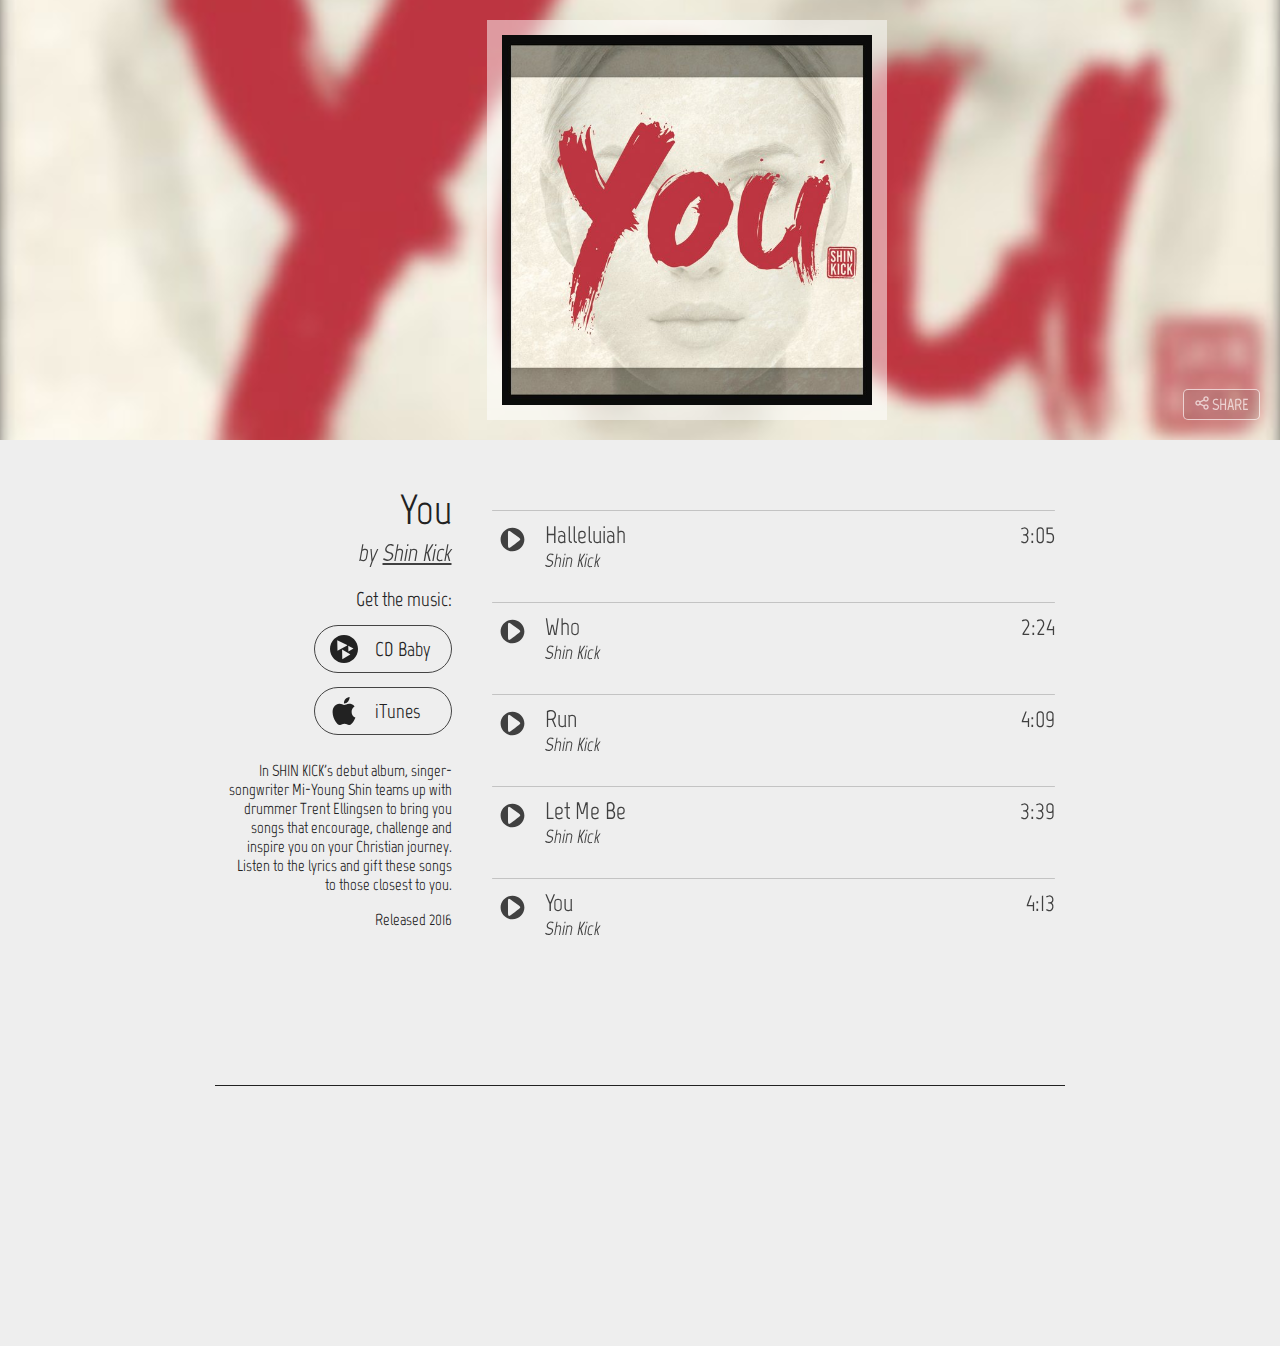
==== index.html @ 43f8bd8b "updated share links" ====
<html lang="en" class=" supports cssfilters"><head>
	<meta charset="utf-8">
	<meta http-equiv="X-UA-Compatible" content="IE=edge">
	<meta name="viewport" content="width=device-width, initial-scale=1">
	<meta name="csrf-token" content="Wp2cGWBg7S39Efy5XJA9Uk68VSmuCDKKoQZOT5xR">
	<meta name="robots" content="noindex,nofollow">
	<title>Shin Kick - You
</title>

	<script type="text/javascript" async="" src="https://www.google-analytics.com/plugins/ua/ec.js"></script>
	<script type="text/javascript" async="" src="https://www.google-analytics.com/analytics.js"></script>
	<script async="" src="https://www.googletagmanager.com/gtm.js?id=GTM-W8M67R"></script>
	<script src="https://ajax.googleapis.com/ajax/libs/jquery/1.11.3/jquery.min.js"></script>
	<!--[if lt IE 9]>
	<script src="//oss.maxcdn.com/libs/html5shiv/3.7.0/html5shiv.js"></script>
	<script src="//oss.maxcdn.com/libs/respond.js/1.4.2/respond.min.js"></script>
	<script src="//cdnjs.cloudflare.com/ajax/libs/es5-shim/4.5.7/es5-shim.min.js"></script>
	<script src="//cdnjs.cloudflare.com/ajax/libs/es5-shim/4.5.7/es5-sham.min.js"></script>
<![endif]-->
<!--[if lt IE 10]>
	<script src="//cdnjs.cloudflare.com/ajax/libs/Base64/0.3.0/base64.min.js"></script>
<![endif]-->
	<script src="js/modernizr.custom.js"></script>
	<script src="js/track_refresher.js?1"></script>
	<script src="js/readmore.min.js"></script>
	<script src="js/share-button.js"></script>
	<script type="text/javascript">
		$(function(){
			TRACK_REFRESHER.init("fFPYXnIGaj/DGJ8PSmyWL9fm541YZ0cDrjzuuXxAzc",526000);
			var play_overlay_timeout;

			$("body").addClass("preview");
			$("body").addClass("");
			var is_small_screen = $(window).width() <= 600;
			if (is_small_screen) {
				$("#artist_links").appendTo(".column.right");
				$("#artist_links").addClass("relocated");
				$(".share_button").appendTo(".column.right");
				$(".share_button").addClass("relocated");
			}

			var share_url = "http://shinkickband.com";
			var msg_email = "Check the first album from Shin Kick! In Shin Kick's debut album, singer-songwriter Mi-Young Shin teams up with drummer Trent Ellingsen to bring you songs that encourage, challenge and inspire you on your Christian journey. Listen to the lyrics and gift these songs to those closest to you.";
			var msg_twitter = "Mi-Young Shin teams up with Trent Ellingsen to bring you songs that encourage, challenge and inspire you on your Christian journey.";
			var share_config = {
				url: share_url,
				ui: {
					flyout: "top left",
					buttonText: "share"
				},
				networks: {
					"whatsApp": { enabled: false }, "linkedin": { enabled: false }, "reddit": { enabled: false },
					"email": {
						title: "Have you heard You by Shin Kick?",
						description: msg_email
					},
					"twitter": {
						description: msg_twitter
					}
				}
			};
			if (is_small_screen) {
				share_config['ui']['flyout'] = "top center";
			}
			new ShareButton(share_config);
			$('.share_button').css("display:inline-block;");

			// readmore config for notes and description
			$('.album_description').readmore({
					moreLink: '<a href="#">More</a>',
					lessLink: ''
				});

			if (!Modernizr.cssfilters) { // really a check for IE
				// IE doesn't position the share button properly
				if (!is_small_screen) {
					$(".share-button .sb-top").css("top","-3em");
					$(".share-button .sb-top").css("left","-250%");
				}
			}

			// buy buttons
			$(".buy_button_link").on("click", function(){
				window.open($(this).data("url"), '_blank');
				return false;
			});
		});
	</script>
	<script>
		(function(h,o,t,j,a,r){
			h.hj=h.hj||function(){(h.hj.q=h.hj.q||[]).push(arguments)};
			h._hjSettings={hjid:135182,hjsv:5};
			a=o.getElementsByTagName('head')[0];
			r=o.createElement('script');r.async=1;
			r.src=t+h._hjSettings.hjid+j+h._hjSettings.hjsv;
			a.appendChild(r);
			})(window,document,'http://static.hotjar.com/c/hotjar-','.js?sv=');
	</script><script async="" src="http://static.hotjar.com/c/hotjar-135182.js?sv=5"></script>

	<link rel="stylesheet" href="css/site_base.css?7">
			
	<link rel="stylesheet" href="css/share-button.css?1">
	<link rel="stylesheet" href="css/layout_banner.css?5">
	
	<link rel="stylesheet" href="http://fonts.googleapis.com/css?family=Marvel:400,400italic,700,700italic" type="text/css">
	<link class="theme_css" rel="stylesheet" href="css/layout_banner.light.css?2">
<script src="https://script.hotjar.com/modules-197d79caaa971610bcdd7c269360e443.js"></script><style type="text/css"> .album_description + [data-readmore-toggle], .album_description[data-readmore]{display: block; width: 100%;}.album_description[data-readmore]{transition: height 100ms;overflow: hidden;}</style></head>
<body class="theme_colors  preview">
	<noscript>&lt;iframe src="//www.googletagmanager.com/ns.html?id=GTM-W8M67R"
height="0" width="0" style="display:none;visibility:hidden"&gt;&lt;/iframe&gt;</noscript>
<script>(function(w,d,s,l,i){w[l]=w[l]||[];w[l].push({'gtm.start':
new Date().getTime(),event:'gtm.js'});var f=d.getElementsByTagName(s)[0],
j=d.createElement(s),dl=l!='dataLayer'?'&l='+l:'';j.async=true;j.src=
'//www.googletagmanager.com/gtm.js?id='+i+dl;f.parentNode.insertBefore(j,f);
})(window,document,'script','dataLayer','GTM-W8M67R');</script><iframe id="_hjRemoteVarsFrame" src="https://vars.hotjar.com/rcj-2e6153f931e5c8a79f89c0c503e3c25e.html" style="position: fixed !important; top: -100px !important; left: -100px !important; width: 1px !important; height: 1px !important;"></iframe>
	
	<div id="banner_block">
		<div class="spacer"></div>
		<div class="banner_image bg_align_center" style="background-image:url('img/album_image_large_blur.jpg');"></div>
		<div class="album_cover_wrapper">
			<div class="album_cover">
				<div class="play_overlay">
					<img src="img/play_button_overlay.png" class="play_icon" alt="play">
					<img src="img/pause_button_overlay.png" class="pause_icon" alt="pause">
				</div>
				<img class="album_cover_image" src="img/album_image_large.jpg" alt="">
			</div>
		</div>
		<share-button class="share_button sharer-0" style="display: inline-block;">share<div class="sb-social load sb-top sb-left networks-6"><ul><li class="facebook enabled" data-network="facebook"><a title="facebook" onclick="return false"></a></li><li class="twitter enabled" data-network="twitter"><a title="twitter" onclick="return false"></a></li><li class="tumblr enabled" data-network="tumblr"><a title="tumblr" onclick="return false"></a></li><li class="googlePlus enabled" data-network="googlePlus"><a title="googlePlus" onclick="return false"></a></li><li class="pinterest enabled" data-network="pinterest"><a title="pinterest" onclick="return false"></a></li><li class="whatsapp disabled" data-network="whatsapp"><a title="whatsapp" onclick="return false"></a></li><li class="reddit disabled" data-network="reddit"><a title="reddit" onclick="return false"></a></li><li class="linkedin disabled" data-network="linkedin"><a title="linkedin" onclick="return false"></a></li><li class="email enabled" data-network="email"><a title="email"></a></li><li class="whatsApp disabled" data-network="whatsApp"><a title="whatsApp" onclick="return false"></a></li></ul></div></share-button>
		<div class="spacer"></div>
	</div>
	<div id="page_wrapper">
		<div class="column left">
			<div class="album_name_large">
				You
			</div>
			<div class="artist_name">
				by
				<a href="http://www.cdbaby.com/Artist/ShinKick" title="Artist Page on CDBaby" target="_blank">Shin Kick</a>
			</div>
			<div id="buy_buttons">
				<div class="bb_label">Get the music:</div>
				<div class="buy_button_link service_cdbaby" data-url="http://cdbaby.com/cd/shinkick" title="Get it at CD Baby">
					<div class="bb_link_icon"><svg xmlns:svg="http://www.w3.org/2000/svg" xmlns="http://www.w3.org/2000/svg" xmlns:xlink="http://www.w3.org/1999/xlink" viewBox="0 0 52 52" class="social_media_svg" pointer-events="bounding-box" id="svgroot">
	<path d="M 26,0 C 11.64434,0 0,11.64434 0,26 0,40.35566 11.64434,52 26,52 40.35566,52 52,40.35566 52,26 52,11.64434 40.35566,0 26,0 z M 13.44,9.52 31.72,18.8 31.96,19.28 13.92,29.04 13.44,9.52 z M 33.92,20 43.56,25 43.68,25.24 34.2,30.52 33.92,20 z M 22.44,27.08 37.4,35.56 37.6,36 22.84,44.92 22.44,27.08 z"></path>
</svg>
</div>
					<div class="bb_link_label">CD Baby</div>
				</div>
									<div class="buy_button_link service_apple_url" data-url="https://itunes.apple.com/us/album/you-ep/id1190364007?uo=4" title="Get it at iTunes">
						<div class="bb_link_icon"><svg xmlns:svg="http://www.w3.org/2000/svg" xmlns="http://www.w3.org/2000/svg" xmlns:xlink="http://www.w3.org/1999/xlink" viewBox="0 0 512 512" class="social_media_svg" pointer-events="bounding-box" id="svgroot">
	<path d="M395.748,272.046c-0.646-64.841,52.88-95.938,55.271-97.483c-30.075-44.01-76.925-50.039-93.62-50.736   c-39.871-4.037-77.798,23.474-98.033,23.474c-20.184,0-51.409-22.877-84.476-22.276c-43.458,0.646-83.529,25.269-105.906,64.19   c-45.152,78.35-11.563,194.42,32.445,257.963c21.504,31.104,47.146,66.038,80.813,64.79c32.421-1.294,44.681-20.979,83.878-20.979   c39.196,0,50.215,20.979,84.524,20.335c34.888-0.648,56.991-31.699,78.347-62.898c24.694-36.084,34.862-71.019,35.462-72.812   C463.678,375.26,396.422,349.495,395.748,272.046z M331.28,81.761C349.149,60.082,361.21,30.005,357.92,0   c-25.739,1.048-56.938,17.145-75.405,38.775c-16.57,19.188-31.075,49.813-27.188,79.218   C284.061,120.235,313.392,103.391,331.28,81.761z"></path>
</svg>
</div>
						<div class="bb_link_label">iTunes</div>
					</div>
							</div>
							<div class="album_description" style="max-height: none;">
					In SHIN KICK's debut album, singer-songwriter Mi-Young Shin teams up with drummer Trent Ellingsen to bring you songs that encourage, challenge and inspire you on your Christian journey. Listen to the lyrics and gift these songs to those closest to you.
				</div>

				<div class="release_date">
					Released 2016
				</div>

				
							
		</div>

		<div class="column right">
			<section id="tracks">
	<h1 class="only_semantic">Album tracks</h1>
	<audio id="audio" style="display:none;">Audio playback seems to be disabled or not working in your browser.</audio>
	<div class="audio_support_warning warning" style="display:none;"></div>
	<ul class="playlinks">
					<li>
			<div class="progress_bar"><div class="progress_bar_bg"></div><div class="progress_indicator"></div></div>
			<a href="/preview/show/Wp2cGWBg7S39Efy5XJA9Uk68VSmuCDKKoQZOT5xR" data-src="preview/shinkick-01.mp3" class="track_number1 ">
				<div class="track_play_pause_button"><svg version="1.1" xmlns="http://www.w3.org/2000/svg" xmlns:xlink="http://www.w3.org/1999/xlink" viewBox="0 0 64 64" xml:space="preserve">
<g fill-rule="evenodd">
	<path class="play_button_icon" d="M 32 1.90625 C 15.180419 1.90625 1.53125 15.38125 1.53125 32 C 1.53125 48.61875 15.180419 62.09375 32 62.09375 C 48.819581 62.09375 62.46875 48.61875 62.46875 32 C 62.46875 15.38125 48.819581 1.90625 32 1.90625 z M 22.6875 9.8125 C 24.915124 9.6931845 29.245846 13.316963 37.59375 19.28125 C 56.674674 32.913905 56.663719 30.171681 37.6875 44.03125 C 18.711281 57.890819 20.604705 59.242224 20.5 31.75 C 20.441104 16.285624 19.823413 9.9659056 22.6875 9.8125 z "></path>
</g>
<g fill-rule="evenodd">
	<path class="pause_button_icon" d="M 32 1.90625 C 15.180419 1.90625 1.53125 15.38125 1.53125 32 C 1.53125 48.61875 15.180419 62.09375 32 62.09375 C 48.819581 62.09375 62.46875 48.61875 62.46875 32 C 62.46875 15.38125 48.819581 1.90625 32 1.90625 z M 21.53125 11.90625 L 22.8125 11.90625 C 25.5825 11.90625 27.8125 14.13625 27.8125 16.90625 L 27.8125 47.09375 C 27.8125 49.86375 25.5825 52.09375 22.8125 52.09375 L 21.53125 52.09375 C 18.76125 52.09375 16.53125 49.86375 16.53125 47.09375 L 16.53125 16.90625 C 16.53125 14.13625 18.76125 11.90625 21.53125 11.90625 z M 40.625 11.90625 L 41.90625 11.90625 C 44.67625 11.90625 46.90625 14.13625 46.90625 16.90625 L 46.90625 47.09375 C 46.90625 49.86375 44.67625 52.09375 41.90625 52.09375 L 40.625 52.09375 C 37.855 52.09375 35.625 49.86375 35.625 47.09375 L 35.625 16.90625 C 35.625 14.13625 37.855 11.90625 40.625 11.90625 z "></path>
</g>
</svg>
</div>
			</a>
			<div class="track_name_and_duration ">
				<div class="track_duration">3:05</div>
				<div class="track_name">Halleluiah</div>
			</div>
						<div class="track_artist_name">Shin Kick</div>
					</li>
					<li>
			<div class="progress_bar"><div class="progress_bar_bg"></div><div class="progress_indicator"></div></div>
			<a href="/preview/show/Wp2cGWBg7S39Efy5XJA9Uk68VSmuCDKKoQZOT5xR" data-src="preview/shinkick-02.mp3" class="track_number2 ">
				<div class="track_play_pause_button"><svg version="1.1" xmlns="http://www.w3.org/2000/svg" xmlns:xlink="http://www.w3.org/1999/xlink" viewBox="0 0 64 64" xml:space="preserve">
<g fill-rule="evenodd">
	<path class="play_button_icon" d="M 32 1.90625 C 15.180419 1.90625 1.53125 15.38125 1.53125 32 C 1.53125 48.61875 15.180419 62.09375 32 62.09375 C 48.819581 62.09375 62.46875 48.61875 62.46875 32 C 62.46875 15.38125 48.819581 1.90625 32 1.90625 z M 22.6875 9.8125 C 24.915124 9.6931845 29.245846 13.316963 37.59375 19.28125 C 56.674674 32.913905 56.663719 30.171681 37.6875 44.03125 C 18.711281 57.890819 20.604705 59.242224 20.5 31.75 C 20.441104 16.285624 19.823413 9.9659056 22.6875 9.8125 z "></path>
</g>
<g fill-rule="evenodd">
	<path class="pause_button_icon" d="M 32 1.90625 C 15.180419 1.90625 1.53125 15.38125 1.53125 32 C 1.53125 48.61875 15.180419 62.09375 32 62.09375 C 48.819581 62.09375 62.46875 48.61875 62.46875 32 C 62.46875 15.38125 48.819581 1.90625 32 1.90625 z M 21.53125 11.90625 L 22.8125 11.90625 C 25.5825 11.90625 27.8125 14.13625 27.8125 16.90625 L 27.8125 47.09375 C 27.8125 49.86375 25.5825 52.09375 22.8125 52.09375 L 21.53125 52.09375 C 18.76125 52.09375 16.53125 49.86375 16.53125 47.09375 L 16.53125 16.90625 C 16.53125 14.13625 18.76125 11.90625 21.53125 11.90625 z M 40.625 11.90625 L 41.90625 11.90625 C 44.67625 11.90625 46.90625 14.13625 46.90625 16.90625 L 46.90625 47.09375 C 46.90625 49.86375 44.67625 52.09375 41.90625 52.09375 L 40.625 52.09375 C 37.855 52.09375 35.625 49.86375 35.625 47.09375 L 35.625 16.90625 C 35.625 14.13625 37.855 11.90625 40.625 11.90625 z "></path>
</g>
</svg>
</div>
			</a>
			<div class="track_name_and_duration ">
				<div class="track_duration">2:24</div>
				<div class="track_name">Who</div>
			</div>
						<div class="track_artist_name">Shin Kick</div>
					</li>
					<li>
			<div class="progress_bar"><div class="progress_bar_bg"></div><div class="progress_indicator"></div></div>
			<a href="/preview/show/Wp2cGWBg7S39Efy5XJA9Uk68VSmuCDKKoQZOT5xR" data-src="preview/shinkick-03.mp3" class="track_number3 ">
				<div class="track_play_pause_button"><svg version="1.1" xmlns="http://www.w3.org/2000/svg" xmlns:xlink="http://www.w3.org/1999/xlink" viewBox="0 0 64 64" xml:space="preserve">
<g fill-rule="evenodd">
	<path class="play_button_icon" d="M 32 1.90625 C 15.180419 1.90625 1.53125 15.38125 1.53125 32 C 1.53125 48.61875 15.180419 62.09375 32 62.09375 C 48.819581 62.09375 62.46875 48.61875 62.46875 32 C 62.46875 15.38125 48.819581 1.90625 32 1.90625 z M 22.6875 9.8125 C 24.915124 9.6931845 29.245846 13.316963 37.59375 19.28125 C 56.674674 32.913905 56.663719 30.171681 37.6875 44.03125 C 18.711281 57.890819 20.604705 59.242224 20.5 31.75 C 20.441104 16.285624 19.823413 9.9659056 22.6875 9.8125 z "></path>
</g>
<g fill-rule="evenodd">
	<path class="pause_button_icon" d="M 32 1.90625 C 15.180419 1.90625 1.53125 15.38125 1.53125 32 C 1.53125 48.61875 15.180419 62.09375 32 62.09375 C 48.819581 62.09375 62.46875 48.61875 62.46875 32 C 62.46875 15.38125 48.819581 1.90625 32 1.90625 z M 21.53125 11.90625 L 22.8125 11.90625 C 25.5825 11.90625 27.8125 14.13625 27.8125 16.90625 L 27.8125 47.09375 C 27.8125 49.86375 25.5825 52.09375 22.8125 52.09375 L 21.53125 52.09375 C 18.76125 52.09375 16.53125 49.86375 16.53125 47.09375 L 16.53125 16.90625 C 16.53125 14.13625 18.76125 11.90625 21.53125 11.90625 z M 40.625 11.90625 L 41.90625 11.90625 C 44.67625 11.90625 46.90625 14.13625 46.90625 16.90625 L 46.90625 47.09375 C 46.90625 49.86375 44.67625 52.09375 41.90625 52.09375 L 40.625 52.09375 C 37.855 52.09375 35.625 49.86375 35.625 47.09375 L 35.625 16.90625 C 35.625 14.13625 37.855 11.90625 40.625 11.90625 z "></path>
</g>
</svg>
</div>
			</a>
			<div class="track_name_and_duration ">
				<div class="track_duration">4:09</div>
				<div class="track_name">Run</div>
			</div>
						<div class="track_artist_name">Shin Kick</div>
					</li>
					<li>
			<div class="progress_bar"><div class="progress_bar_bg"></div><div class="progress_indicator"></div></div>
			<a href="/preview/show/Wp2cGWBg7S39Efy5XJA9Uk68VSmuCDKKoQZOT5xR" data-src="preview/shinkick-04.mp3" class="track_number4 ">
				<div class="track_play_pause_button"><svg version="1.1" xmlns="http://www.w3.org/2000/svg" xmlns:xlink="http://www.w3.org/1999/xlink" viewBox="0 0 64 64" xml:space="preserve">
<g fill-rule="evenodd">
	<path class="play_button_icon" d="M 32 1.90625 C 15.180419 1.90625 1.53125 15.38125 1.53125 32 C 1.53125 48.61875 15.180419 62.09375 32 62.09375 C 48.819581 62.09375 62.46875 48.61875 62.46875 32 C 62.46875 15.38125 48.819581 1.90625 32 1.90625 z M 22.6875 9.8125 C 24.915124 9.6931845 29.245846 13.316963 37.59375 19.28125 C 56.674674 32.913905 56.663719 30.171681 37.6875 44.03125 C 18.711281 57.890819 20.604705 59.242224 20.5 31.75 C 20.441104 16.285624 19.823413 9.9659056 22.6875 9.8125 z "></path>
</g>
<g fill-rule="evenodd">
	<path class="pause_button_icon" d="M 32 1.90625 C 15.180419 1.90625 1.53125 15.38125 1.53125 32 C 1.53125 48.61875 15.180419 62.09375 32 62.09375 C 48.819581 62.09375 62.46875 48.61875 62.46875 32 C 62.46875 15.38125 48.819581 1.90625 32 1.90625 z M 21.53125 11.90625 L 22.8125 11.90625 C 25.5825 11.90625 27.8125 14.13625 27.8125 16.90625 L 27.8125 47.09375 C 27.8125 49.86375 25.5825 52.09375 22.8125 52.09375 L 21.53125 52.09375 C 18.76125 52.09375 16.53125 49.86375 16.53125 47.09375 L 16.53125 16.90625 C 16.53125 14.13625 18.76125 11.90625 21.53125 11.90625 z M 40.625 11.90625 L 41.90625 11.90625 C 44.67625 11.90625 46.90625 14.13625 46.90625 16.90625 L 46.90625 47.09375 C 46.90625 49.86375 44.67625 52.09375 41.90625 52.09375 L 40.625 52.09375 C 37.855 52.09375 35.625 49.86375 35.625 47.09375 L 35.625 16.90625 C 35.625 14.13625 37.855 11.90625 40.625 11.90625 z "></path>
</g>
</svg>
</div>
			</a>
			<div class="track_name_and_duration ">
				<div class="track_duration">3:39</div>
				<div class="track_name">Let Me Be</div>
			</div>
						<div class="track_artist_name">Shin Kick</div>
					</li>
					<li>
			<div class="progress_bar"><div class="progress_bar_bg"></div><div class="progress_indicator"></div></div>
			<a href="/preview/show/Wp2cGWBg7S39Efy5XJA9Uk68VSmuCDKKoQZOT5xR" data-src="preview/shinkick-05.mp3" class="track_number5 ">
				<div class="track_play_pause_button"><svg version="1.1" xmlns="http://www.w3.org/2000/svg" xmlns:xlink="http://www.w3.org/1999/xlink" viewBox="0 0 64 64" xml:space="preserve">
<g fill-rule="evenodd">
	<path class="play_button_icon" d="M 32 1.90625 C 15.180419 1.90625 1.53125 15.38125 1.53125 32 C 1.53125 48.61875 15.180419 62.09375 32 62.09375 C 48.819581 62.09375 62.46875 48.61875 62.46875 32 C 62.46875 15.38125 48.819581 1.90625 32 1.90625 z M 22.6875 9.8125 C 24.915124 9.6931845 29.245846 13.316963 37.59375 19.28125 C 56.674674 32.913905 56.663719 30.171681 37.6875 44.03125 C 18.711281 57.890819 20.604705 59.242224 20.5 31.75 C 20.441104 16.285624 19.823413 9.9659056 22.6875 9.8125 z "></path>
</g>
<g fill-rule="evenodd">
	<path class="pause_button_icon" d="M 32 1.90625 C 15.180419 1.90625 1.53125 15.38125 1.53125 32 C 1.53125 48.61875 15.180419 62.09375 32 62.09375 C 48.819581 62.09375 62.46875 48.61875 62.46875 32 C 62.46875 15.38125 48.819581 1.90625 32 1.90625 z M 21.53125 11.90625 L 22.8125 11.90625 C 25.5825 11.90625 27.8125 14.13625 27.8125 16.90625 L 27.8125 47.09375 C 27.8125 49.86375 25.5825 52.09375 22.8125 52.09375 L 21.53125 52.09375 C 18.76125 52.09375 16.53125 49.86375 16.53125 47.09375 L 16.53125 16.90625 C 16.53125 14.13625 18.76125 11.90625 21.53125 11.90625 z M 40.625 11.90625 L 41.90625 11.90625 C 44.67625 11.90625 46.90625 14.13625 46.90625 16.90625 L 46.90625 47.09375 C 46.90625 49.86375 44.67625 52.09375 41.90625 52.09375 L 40.625 52.09375 C 37.855 52.09375 35.625 49.86375 35.625 47.09375 L 35.625 16.90625 C 35.625 14.13625 37.855 11.90625 40.625 11.90625 z "></path>
</g>
</svg>
</div>
			</a>
			<div class="track_name_and_duration ">
				<div class="track_duration">4:13</div>
				<div class="track_name">You</div>
			</div>
						<div class="track_artist_name">Shin Kick</div>
					</li>
		</ul>
	<br style="clear:both;">
	<script src="js/audio_playlist.js?5"></script>
	<script>
		$(function(){
			if (AUDIO_PLAYLIST.canSupportAudioAndMp3() === true) {
				AUDIO_PLAYLIST.init();
			} else {
				$(".audio_support_warning").html("NOTE: Your web browser doesn't support sound playback for this page. Consider updating your browser to the latest version.").show();
			}
		});
	</script>
</section>
					</div>
	</div>


	<footer>
	</footer>




<div id="ads"></div></body></html>
---- css/site_base.css ----
body {
	overflow-x: hidden;
}

.only_semantic {
	display: none;
}

footer {
	text-align: center;
	padding: 2em 1em;
	width: 100%;
	text-transform: uppercase;
	font-size: .8em;
	box-sizing: border-box;
}

footer a {
	color: inherit;
}

footer .footer_site_link {
	margin: 0px 10px;
	display: inline-block;
	height: 25px;
}

footer .footer_site_link:hover {
	opacity: 0.85;
	cursor: pointer;
}

footer .footer_site_link object {
	height: 25px;
	width: 115px;
	display: inline-block;
	pointer-events: none;
}
a {
	color: inherit;
	fill: inherit;
}


/** Audio player **/
	#tracks li,
	#tracks ul {
		margin: 0px;
		padding: 0px;
	}

	#tracks li {
		list-style: none;
		margin: 20px 0px;
		transition: color 1s;
		opacity: 0.85;
		font-size: 1.5em;
	}

	#tracks li.active {
		opacity: 1;
	}

	#tracks li.active .track_name {
		font-weight: bold;
	}

	#tracks ul a {
		color: inherit;
		text-decoration: none;
		display: block;
		float: left;
	}

	#tracks .track_name_and_duration,
	#tracks .track_artist_name {
		margin-left: 53px;
	}

	#tracks .track_duration {
		float: right;
		margin: 0px 0px 5px 10px;
	}

	#tracks .track_play_pause_button {
		display: block;
		height: 25px;
		width: 25px;
		margin-top: 7px;
		margin-left: 8px;
	}

	#tracks .pause_button_icon,
	#tracks .play_button_icon {
		transition: opacity 0.5s;
	}

	#tracks .is_playing .pause_button_icon,
	#tracks .play_button_icon {
		opacity: 1;
	}

	#tracks .is_playing .play_button_icon,
	#tracks .pause_button_icon {
		opacity: 0;
	}

	#tracks .progress_bar {
		position: relative;
		height: 20px;
		clear: both;
		width: 100%;
	}

	#tracks .progress_bar_bg,
	#tracks .progress_indicator {
		height: 1px;
		border-radius: 5px;
		position: absolute;
		top: 10px;
		left: 0px;
	}

	#tracks .active .progress_bar {
		cursor: pointer;
	}

	#tracks .progress_bar_bg {
		width: 100%;
		background-color: rgba(0,0,0,0.25);
	}

	#tracks .progress_indicator {
		background-color: rgba(0,0,0,0.9);
		width: 0%;
		transition: width .5s;
		-webkit-filter: blur(1px);
		-moz-filter: blur(1px);
		-o-filter: blur(1px);
		-ms-filter: blur(1px);
		filter: blur(1px);
	}

	#tracks .active .progress_bar:hover .progress_indicator {
		height: 3px;
		top: 9px;
		-webkit-filter: blur(2px);
		-moz-filter: blur(2px);
		-o-filter: blur(2px);
		-ms-filter: blur(2px);
		filter: blur(2px);
	}

	#tracks .track_artist_name {
		font-style: italic;
		font-size: .8em;
	}

	#tracks .play_hidden .track_play_pause_button {
		display: none;
	}

/* buy buttons */
	#buy_buttons {
		border-radius: 23px;
		padding: 0px;
		text-align: left;
		width: 160px;
		display: inline-block;
		margin: 20px 0px 10px 0px;
		text-align: right;
	}
	#buy_buttons .buy_button_link {
		border-radius: 30px;
		border: 1px solid #444;
		padding: 9px 0px;
		margin-top: 14px;
		cursor: pointer;
		display: inline-block;
		text-align: left;
	}
	#buy_buttons .bb_label {
		width: 100%;
		text-align: right;
	}
	#buy_buttons .bb_label,
	#buy_buttons .bb_link_label {
		font-size: 20px;
	}

	.buy_button_link {
		cursor: pointer;
		width: 85%;
	}
	
	.buy_button_link .bb_link_icon {
		width: 28px;
		height: 28px;
		padding: 0px;
		margin: 0px 14px 0px 15px;
	}
	.buy_button_link .bb_link_label,
	.buy_button_link .bb_link_icon {
		display: inline-block;
		vertical-align: middle;
	}

/* multi_album */
	.multi_album_holder {
		width: 100%;
		text-align: left;
		padding: 0px;
		white-space: nowrap;
	}

	.multi_album_holder,
	.multi_album_holder h1, .multi_album_holder h2,
	.multi_album_holder h3, .multi_album_holder h4,
	.multi_album_holder h5, .multi_album_holder h6 {
		font-family: "Marvel", sans-serif;
	}

	.multi_album_holder h1 {
		font-size: 27px;
		margin: 0px 0px 35px 0px;
		text-align: center;
	}

	.multi_album_holder>h1 {
		font-weight:400;
	}

	.artist_block .artist_header {
		text-align: left;
		margin: 0px;
	}

	.artist_block {
		margin-bottom: 35px;
	}

	.artist_block>a {
		float:left;
		display:block;
	}

	.multi_album {
		display: inline-block;
		height: 391px;
		padding: 20px;
		background-color: rgba(0,0,0,0.85);
		position: relative;
		margin: 35px 35px 35px 0px;
		vertical-align: top;
		color: white;
	}

	.is_live .multi_album {
		border: 1px solid #E8B74F;
	}

	.multi_album .hover_overlay {
		opacity: 0;
		pointer-events: none;
		width: 100%;
		height: 100%;
		position: absolute;
		background-color: white;
		top: 0px;
		left: 0px;
	}

	.multi_album:hover .hover_overlay {
		opacity: 0.5;
		z-index: 30;
	}

	.multi_album .live_badge,
	.multi_album .edit {
		display: none;
	}

	.multi_album .live_badge {
		background-image: url("/img/preview_live_tag.svg");
		padding: 5px 10px 5px 27px;
		position: absolute;
		top: 0px;
		left: 0px;
		color: black;
		font-size: 27px;
		font-weight: bold;
		width: 108px;
	}

	.multi_album img {
		width: 207px;
		height: 207px;
	}

	.is_live .multi_album .live_badge,
	.is_live .multi_album .edit {
		display: block;
	}

	.is_live .multi_album .preview {
		display: none;
	}

	.multi_album .album_attribution {
		font-style: italic;
		font-size: 18px;
		max-height: 3em;
		line-height: 1em;
		overflow: hidden;
		white-space: normal;
		padding-top: .25em;
	}

	.multi_album .action_status {
		position: absolute;
		bottom: 10px;
		left: 20px;
		text-transform: uppercase;
		font-size: 18px;
		font-weight: bold;
	}

	.multi_album .album_name {
		margin-top: 10px;
		font-size: 22px;
		line-height: 1em;
		max-height: 3em;
		overflow: hidden;
	}
---- css/share-button.css ----
@import url("//fonts.googleapis.com/css?family=Lato");
share-button {
  position: relative;
  font-size: 16px;
  color: #333;
  background: #a29baa;
  padding: 5px 10px 5px 1.75em;
  border-radius: 5px;
  font-family: Lato, sans-serif;
  font-weight: 800;
  -webkit-font-smoothing: antialiased;
  cursor: pointer;
  white-space: nowrap;
  -webkit-transition: all .3s ease;
          transition: all .3s ease;
  text-transform: uppercase;
}
share-button:hover {
  color: rgba(51,51,51,0.8);
  background: rgba(162,155,170,0.8);
}
share-button:before {
  position: absolute;
  line-height: 1em;
  left: 0.6em;
  width: 1em;
  height: 1em;
  content: ' ';
  background: url("data:image/svg+xml,%3Csvg%20xmlns%3D%22http%3A%2F%2Fwww.w3.org%2F2000%2Fsvg%22%20viewBox%3D%220%200%2020%2020%22%20style%3D%22fill%3A%23fff%3B%22%20height%3D%22%22%20width%3D%22%22%3E%20%3Cpath%20d%3D%22M15%2015H2V6h2.595s.69-.896%202.17-2H1c-.553%200-1%20.45-1%201v11c0%20.553.447%201%201%201h15c.553%200%201-.447%201-1v-3.746L15%2013.9V15zm-1.64-6.95v3.55L20%206.4l-6.64-5v3.132C5.3%204.532%205.3%2012.5%205.3%2012.5c2.282-3.748%203.686-4.45%208.06-4.45z%22%2F%3E%3C%2Fsvg%3E") no-repeat;
}
share-button .sb-social {
  position: absolute;
  opacity: 0;
  visibility: hidden;
  -webkit-transition: all 0.4s ease;
          transition: all 0.4s ease;
}
share-button .sb-social.sb-center {
  left: 50%;
}
share-button .sb-social.sb-center.sb-top {
  top: 0;
  -webkit-transform: translate(-50%, -100%);
      -ms-transform: translate(-50%, -100%);
          transform: translate(-50%, -100%);
}
share-button .sb-social.sb-center.sb-bottom {
  bottom: 0;
  -webkit-transform: translate(-50%, 100%);
      -ms-transform: translate(-50%, 100%);
          transform: translate(-50%, 100%);
}
share-button .sb-social.sb-center.active.sb-top {
  top: -1em;
}
share-button .sb-social.sb-center.active.sb-bottom {
  bottom: -1em;
}
share-button .sb-social.sb-left {
  left: 50%;
}
share-button .sb-social.sb-left.sb-top {
  top: 0;
  -webkit-transform: translate(calc(-100% + 30px), -100%);
      -ms-transform: translate(calc(-100% + 30px), -100%);
          transform: translate(calc(-100% + 30px), -100%);
}
share-button .sb-social.sb-left.sb-middle {
  top: 50%;
  left: 0;
  -webkit-transform: translate(-100%, -50%);
      -ms-transform: translate(-100%, -50%);
          transform: translate(-100%, -50%);
}
share-button .sb-social.sb-left.sb-bottom {
  bottom: 0;
  -webkit-transform: translate(calc(-100% + 30px), 100%);
      -ms-transform: translate(calc(-100% + 30px), 100%);
          transform: translate(calc(-100% + 30px), 100%);
}
share-button .sb-social.sb-left.active.sb-top {
  top: -1em;
}
share-button .sb-social.sb-left.active.sb-middle {
  left: -1em;
}
share-button .sb-social.sb-left.active.sb-bottom {
  bottom: -1em;
}
share-button .sb-social.sb-right {
  left: 50%;
}
share-button .sb-social.sb-right.sb-top {
  top: 0;
  -webkit-transform: translate(-30px, -100%);
      -ms-transform: translate(-30px, -100%);
          transform: translate(-30px, -100%);
}
share-button .sb-social.sb-right.sb-middle {
  top: 50%;
  left: 100%;
  -webkit-transform: translate(0, -50%);
      -ms-transform: translate(0, -50%);
          transform: translate(0, -50%);
}
share-button .sb-social.sb-right.sb-bottom {
  bottom: 0;
  -webkit-transform: translate(-30px, 100%);
      -ms-transform: translate(-30px, 100%);
          transform: translate(-30px, 100%);
}
share-button .sb-social.sb-right.active.sb-top {
  top: -1em;
}
share-button .sb-social.sb-right.active.sb-middle {
  left: calc(100% + 1em);
}
share-button .sb-social.sb-right.active.sb-bottom {
  bottom: -1em;
}
share-button .sb-social.active {
  opacity: 1;
  -webkit-transition: all 0.4s ease;
          transition: all 0.4s ease;
  visibility: visible;
}
share-button .sb-social.load {
  -webkit-transition: none !important;
          transition: none !important;
}
@media screen and (max-width: 400px) {
  share-button .sb-social.networks-6.sb-center {
    white-space: initial;
    text-align: center;
    width: 300px;
  }
}
@media screen and (max-width: 460px) {
  share-button .sb-social.networks-7.sb-center {
    white-space: initial;
    text-align: center;
    width: 360px;
  }
}
@media screen and (max-width: 400px) {
  share-button .sb-social.networks-7.sb-center {
    white-space: initial;
    text-align: center;
    width: 300px;
  }
}
@media screen and (max-width: 520px) {
  share-button .sb-social.networks-8.sb-center {
    white-space: initial;
    text-align: center;
    width: 420px;
  }
}
@media screen and (max-width: 460px) {
  share-button .sb-social.networks-8.sb-center {
    white-space: initial;
    text-align: center;
    width: 360px;
  }
}
@media screen and (max-width: 400px) {
  share-button .sb-social.networks-8.sb-center {
    white-space: initial;
    text-align: center;
    width: 300px;
  }
}
share-button .sb-social ul {
  margin: 0;
  padding: 0;
  list-style: none;
  line-height: 0;
}
share-button .sb-social ul li {
  position: relative;
  height: 22px;
  width: 60px;
  padding: 12px 0;
  margin: 0;
  text-align: center;
  font-size: 20px;
  cursor: pointer;
  z-index: 2;
  box-sizing: content-box;
  -webkit-transition: all .3s ease;
          transition: all .3s ease;
}
share-button .sb-social ul li.enabled {
  display: inline-block;
}
share-button .sb-social ul li.disabled {
  display: none;
}
share-button .sb-social ul li:hover:before {
  opacity: 0;
}
share-button .sb-social ul li:hover:after {
  opacity: 0.5;
}
share-button .sb-social ul li:before,
share-button .sb-social ul li:after {
  content: ' ';
  position: absolute;
  width: inherit;
  height: inherit;
  -webkit-transform: translate(-20%, 0);
      -ms-transform: translate(-20%, 0);
          transform: translate(-20%, 0);
  -webkit-transition: all .3s ease;
          transition: all .3s ease;
  background-repeat: no-repeat !important;
}
share-button .sb-social ul li:before {
  opacity: 1;
}
share-button .sb-social ul li:after {
  opacity: 0;
}
share-button .sb-social ul li a {
  position: absolute;
  top: 0;
  left: 0;
  width: 100%;
  height: 100%;
  z-index: 3;
}
share-button .sb-social li[class*='email'] {
  background: #42c5b0;
}
share-button .sb-social li[class*='email']:before {
  background-image: url("data:image/svg+xml,%3Csvg%20xmlns%3D%22http%3A%2F%2Fwww.w3.org%2F2000%2Fsvg%22%20viewBox%3D%220%200%2020%2020%22%20style%3D%22fill%3A%23fff%3B%22%20height%3D%22%22%20width%3D%22%22%3E%20%3Cpath%20d%3D%22M18.64%202.634c-.344.12-17.32%206.104-17.656%206.222-.284.1-.347.345-.01.48l3.796%201.52%202.25.9L18.004%203.69c.148-.106.318.097.21.213-.106.117-7.87%208.513-7.87%208.513v.002l-.452.503.6.323%204.98%202.682c.292.156.67.027.753-.334.1-.425%202.845-12.26%202.906-12.524.08-.343-.146-.552-.49-.43zM7%2017.162c0%20.246.14.315.33.14.252-.228%202.85-2.56%202.85-2.56L7%2013.098v4.064z%22%2F%3E%3C%2Fsvg%3E");
}
share-button .sb-social li[class*='email']:after {
  background-image: url("data:image/svg+xml,%3Csvg%20xmlns%3D%22http%3A%2F%2Fwww.w3.org%2F2000%2Fsvg%22%20viewBox%3D%220%200%2020%2020%22%20style%3D%22fill%3A%23000%3B%22%20height%3D%22%22%20width%3D%22%22%3E%20%3Cpath%20d%3D%22M18.64%202.634c-.344.12-17.32%206.104-17.656%206.222-.284.1-.347.345-.01.48l3.796%201.52%202.25.9L18.004%203.69c.148-.106.318.097.21.213-.106.117-7.87%208.513-7.87%208.513v.002l-.452.503.6.323%204.98%202.682c.292.156.67.027.753-.334.1-.425%202.845-12.26%202.906-12.524.08-.343-.146-.552-.49-.43zM7%2017.162c0%20.246.14.315.33.14.252-.228%202.85-2.56%202.85-2.56L7%2013.098v4.064z%22%2F%3E%3C%2Fsvg%3E");
}
share-button .sb-social li[class*='facebook'] {
  background: #3b5998;
}
share-button .sb-social li[class*='facebook']:before {
  background-image: url("data:image/svg+xml,%3Csvg%20xmlns%3D%22http%3A%2F%2Fwww.w3.org%2F2000%2Fsvg%22%20viewBox%3D%220%200%20512%20512%22%20style%3D%22fill%3A%23fff%3B%22%20height%3D%22%22%20width%3D%22%22%3E%20%3Cpath%20d%3D%22M288%20192v-38.1c0-17.2%203.8-25.9%2030.5-25.9H352V64h-55.9c-68.5%200-91.1%2031.4-91.1%2085.3V192h-45v64h45v192h83V256h56.4l7.6-64h-64z%22%2F%3E%3C%2Fsvg%3E");
}
share-button .sb-social li[class*='facebook']:after {
  background-image: url("data:image/svg+xml,%3Csvg%20xmlns%3D%22http%3A%2F%2Fwww.w3.org%2F2000%2Fsvg%22%20viewBox%3D%220%200%20512%20512%22%20style%3D%22fill%3A%23000%3B%22%20height%3D%22%22%20width%3D%22%22%3E%20%3Cpath%20d%3D%22M288%20192v-38.1c0-17.2%203.8-25.9%2030.5-25.9H352V64h-55.9c-68.5%200-91.1%2031.4-91.1%2085.3V192h-45v64h45v192h83V256h56.4l7.6-64h-64z%22%2F%3E%3C%2Fsvg%3E");
}
share-button .sb-social li[class*='googlePlus'] {
  background: #e34429;
}
share-button .sb-social li[class*='googlePlus']:before {
  background-image: url("data:image/svg+xml,%3Csvg%20xmlns%3D%22http%3A%2F%2Fwww.w3.org%2F2000%2Fsvg%22%20viewBox%3D%220%200%2020%2020%22%20style%3D%22fill%3A%23fff%3B%22%20height%3D%22%22%20width%3D%22%22%3E%20%3Cpath%20d%3D%22M1.99%205.59c0%201.493.498%202.57%201.48%203.204.807.52%201.74.598%202.227.598.118%200%20.213-.006.28-.01%200%200-.155%201.004.59%201.996H6.53c-1.29%200-5.493.27-5.493%203.727%200%203.516%203.86%203.695%204.635%203.695.06%200%20.097-.002.097-.002.007%200%20.062.002.157.002.497%200%201.782-.062%202.975-.643%201.548-.75%202.333-2.06%202.333-3.885%200-1.764-1.196-2.814-2.07-3.582-.532-.47-.993-.873-.993-1.266%200-.4.337-.7.762-1.082.69-.615%201.34-1.492%201.34-3.15%200-1.457-.19-2.436-1.355-3.057.12-.062.55-.107.762-.137.63-.086%201.554-.184%201.554-.7V1.2h-4.6c-.046.002-4.65.172-4.65%204.39zm7.422%209.01c.088%201.406-1.115%202.443-2.922%202.574-1.834.135-3.344-.69-3.432-2.096-.043-.676.254-1.336.835-1.863.59-.533%201.398-.863%202.278-.928.106-.007.21-.013.31-.013%201.7%200%202.85%201%202.934%202.325zm-1.2-9.976c.45%201.588-.23%203.246-1.317%203.553-.125.034-.253.05-.384.05-.993%200-1.98-1.005-2.344-2.392-.204-.776-.187-1.458.047-2.112.23-.645.643-1.078%201.163-1.225.125-.034.254-.052.385-.052%201.2%200%201.973.498%202.45%202.178zM16%208V5h-2v3h-3v2h3v3h2v-3h3V8h-3z%22%2F%3E%3C%2Fsvg%3E");
}
share-button .sb-social li[class*='googlePlus']:after {
  background-image: url("data:image/svg+xml,%3Csvg%20xmlns%3D%22http%3A%2F%2Fwww.w3.org%2F2000%2Fsvg%22%20viewBox%3D%220%200%2020%2020%22%20style%3D%22fill%3A%23000%3B%22%20height%3D%22%22%20width%3D%22%22%3E%20%3Cpath%20d%3D%22M1.99%205.59c0%201.493.498%202.57%201.48%203.204.807.52%201.74.598%202.227.598.118%200%20.213-.006.28-.01%200%200-.155%201.004.59%201.996H6.53c-1.29%200-5.493.27-5.493%203.727%200%203.516%203.86%203.695%204.635%203.695.06%200%20.097-.002.097-.002.007%200%20.062.002.157.002.497%200%201.782-.062%202.975-.643%201.548-.75%202.333-2.06%202.333-3.885%200-1.764-1.196-2.814-2.07-3.582-.532-.47-.993-.873-.993-1.266%200-.4.337-.7.762-1.082.69-.615%201.34-1.492%201.34-3.15%200-1.457-.19-2.436-1.355-3.057.12-.062.55-.107.762-.137.63-.086%201.554-.184%201.554-.7V1.2h-4.6c-.046.002-4.65.172-4.65%204.39zm7.422%209.01c.088%201.406-1.115%202.443-2.922%202.574-1.834.135-3.344-.69-3.432-2.096-.043-.676.254-1.336.835-1.863.59-.533%201.398-.863%202.278-.928.106-.007.21-.013.31-.013%201.7%200%202.85%201%202.934%202.325zm-1.2-9.976c.45%201.588-.23%203.246-1.317%203.553-.125.034-.253.05-.384.05-.993%200-1.98-1.005-2.344-2.392-.204-.776-.187-1.458.047-2.112.23-.645.643-1.078%201.163-1.225.125-.034.254-.052.385-.052%201.2%200%201.973.498%202.45%202.178zM16%208V5h-2v3h-3v2h3v3h2v-3h3V8h-3z%22%2F%3E%3C%2Fsvg%3E");
}
share-button .sb-social li[class*='linkedin'] {
  background: #4875b4;
}
share-button .sb-social li[class*='linkedin']:before {
  background-image: url("data:image/svg+xml,%3Csvg%20xmlns%3D%22http%3A%2F%2Fwww.w3.org%2F2000%2Fsvg%22%20viewBox%3D%220%200%2020%2020%22%20style%3D%22fill%3A%23fff%3B%22%20height%3D%22%22%20width%3D%22%22%3E%20%3Cpath%20d%3D%22M5%203c0%201.1-.7%202-2%202-1.2%200-2-.9-2-1.9C1%202%201.8%201%203%201s2%20.9%202%202zM1%2019h4V6H1v13zM14.6%206.2c-2.1%200-3.3%201.2-3.8%202h-.1l-.2-1.7H6.9c0%201.1.1%202.4.1%203.9V19h4v-7.1c0-.4%200-.7.1-1%20.3-.7.8-1.6%201.9-1.6%201.4%200%202%201.2%202%202.8V19h4v-7.4c0-3.7-1.9-5.4-4.4-5.4z%22%2F%3E%3C%2Fsvg%3E");
}
share-button .sb-social li[class*='linkedin']:after {
  background-image: url("data:image/svg+xml,%3Csvg%20xmlns%3D%22http%3A%2F%2Fwww.w3.org%2F2000%2Fsvg%22%20viewBox%3D%220%200%2020%2020%22%20style%3D%22fill%3A%23000%3B%22%20height%3D%22%22%20width%3D%22%22%3E%20%3Cpath%20d%3D%22M5%203c0%201.1-.7%202-2%202-1.2%200-2-.9-2-1.9C1%202%201.8%201%203%201s2%20.9%202%202zM1%2019h4V6H1v13zM14.6%206.2c-2.1%200-3.3%201.2-3.8%202h-.1l-.2-1.7H6.9c0%201.1.1%202.4.1%203.9V19h4v-7.1c0-.4%200-.7.1-1%20.3-.7.8-1.6%201.9-1.6%201.4%200%202%201.2%202%202.8V19h4v-7.4c0-3.7-1.9-5.4-4.4-5.4z%22%2F%3E%3C%2Fsvg%3E");
}
share-button .sb-social li[class*='pinterest'] {
  background: #c5282f;
}
share-button .sb-social li[class*='pinterest']:before {
  background-image: url("data:image/svg+xml,%3Csvg%20xmlns%3D%22http%3A%2F%2Fwww.w3.org%2F2000%2Fsvg%22%20viewBox%3D%220%200%2020%2020%22%20style%3D%22fill%3A%23fff%3B%22%20height%3D%22%22%20width%3D%22%22%3E%20%3Cpath%20d%3D%22M8.617%2013.227C8.09%2015.98%207.45%2018.62%205.55%2020c-.587-4.162.86-7.287%201.533-10.605-1.147-1.93.138-5.812%202.555-4.855%202.975%201.176-2.576%207.172%201.15%207.922%203.89.78%205.48-6.75%203.066-9.2C10.37-.274%203.708%203.18%204.528%208.246c.2%201.238%201.478%201.613.51%203.322-2.23-.494-2.896-2.254-2.81-4.6.138-3.84%203.45-6.527%206.77-6.9%204.202-.47%208.145%201.543%208.69%205.494.613%204.462-1.896%209.294-6.39%208.946-1.217-.095-1.727-.7-2.68-1.28z%22%2F%3E%3C%2Fsvg%3E");
}
share-button .sb-social li[class*='pinterest']:after {
  background-image: url("data:image/svg+xml,%3Csvg%20xmlns%3D%22http%3A%2F%2Fwww.w3.org%2F2000%2Fsvg%22%20viewBox%3D%220%200%2020%2020%22%20style%3D%22fill%3A%23000%3B%22%20height%3D%22%22%20width%3D%22%22%3E%20%3Cpath%20d%3D%22M8.617%2013.227C8.09%2015.98%207.45%2018.62%205.55%2020c-.587-4.162.86-7.287%201.533-10.605-1.147-1.93.138-5.812%202.555-4.855%202.975%201.176-2.576%207.172%201.15%207.922%203.89.78%205.48-6.75%203.066-9.2C10.37-.274%203.708%203.18%204.528%208.246c.2%201.238%201.478%201.613.51%203.322-2.23-.494-2.896-2.254-2.81-4.6.138-3.84%203.45-6.527%206.77-6.9%204.202-.47%208.145%201.543%208.69%205.494.613%204.462-1.896%209.294-6.39%208.946-1.217-.095-1.727-.7-2.68-1.28z%22%2F%3E%3C%2Fsvg%3E");
}
share-button .sb-social li[class*='reddit'] {
  background: #a1caf2;
}
share-button .sb-social li[class*='reddit']:before {
  background-image: url("data:image/svg+xml,%3Csvg%20xmlns%3D%22http%3A%2F%2Fwww.w3.org%2F2000%2Fsvg%22%20viewBox%3D%220%200%20512%20426.66%22%20style%3D%22fill%3A%23fff%3B%22%20height%3D%22%22%20width%3D%22%22%3E%20%3Cpath%20d%3D%22M478.905%20196.556c0-4.5-1.028-8.933-3.268-13.09l-.053-.053-.026-.06c-3.004-6.198-7.72-10.862-13.4-14.05-5.677-3.19-12.317-4.836-18.983-4.836-6.02%200-12.016%201.363-17.338%204.038%2016.916%2014.677%2031.765%2032.37%2041.37%2053.128%203.08-2.668%205.717-5.97%207.68-9.604%202.57-4.785%204.018-10.186%204.018-15.475zm-33.635%2073.442c0-18.484-6.653-36.98-17.43-51.94-21.476-29.868-54.82-49.38-89.497-60.243l-.25-.118c-6.64-2.05-13.373-3.808-20.158-5.402-20.263-4.61-41.026-6.884-61.796-6.884-27.874%200-55.738%204.1-82.43%2012.347-34.67%2011.034-68.108%2030.375-89.557%2060.36v.054C73.29%20233.138%2066.92%20251.74%2066.92%20270.226c0%206.824.857%2013.648%202.655%2020.315h.02c3.906%2014.834%2011.54%2028.153%2021.416%2039.76%209.875%2011.542%2021.99%2021.45%2034.736%2029.525%202.82%201.766%205.652%203.412%208.55%205.06%2037.01%2020.645%2079.63%2029.695%20121.947%2029.695%207.146%200%2014.354-.224%2021.455-.737%2042.62-3.518%2085.41-16.1%20119.995-41.804h.013c11.015-8.145%2021.212-18.05%2029.288-29.25%208.09-11.21%2014.018-23.715%2016.653-37.31v-.067h.012c1.093-5.126%201.607-10.238%201.607-15.416zM86.078%20168.736c-5.514-2.562-11.212-4.387-16.845-4.387-.94%200-1.896.057-2.846.17h-.27c-8.09.23-16.25%203.754-22.377%209.445-6.133%205.633-10.19%2013.2-10.494%2021.62v.053l-.013.06c-.06.684-.08%201.362-.08%201.988%200%205.178%201.59%2010.184%204.276%2014.735%201.994%203.414%204.602%206.483%207.554%209.158%209.453-20.703%2024.222-38.226%2041.093-52.844zM390.448%2058.2c0%20.566%200%201.14.066%201.706v.112c.25%207.167%203.637%2013.827%208.788%2018.774%205.164%204.895%2012.016%207.964%2018.972%207.964h.185l1.5.06c7.01%200%2013.98-3.017%2019.21-7.91%205.242-4.948%208.707-11.66%208.983-18.888v-.053c.053-.572.08-1.08.08-1.653%200-7.45-3.48-14.505-8.933-19.795-5.414-5.237-12.713-8.478-19.92-8.478-2.318%200-4.61.34-6.877%201.026l-.053.053h-.08c-5.928%201.534-11.487%205.177-15.48%2010.07-4.017%204.835-6.44%2010.81-6.44%2017.01zm121.447%20134.937v.06c.08%201.14.105%202.22.105%203.36%200%2012.396-3.992%2024.405-10.646%2034.523-6.218%209.5-14.782%2017.47-24.637%2022.818.633%204.94%201%209.947%201%2014.9-.025%2026.798-9.247%2053.135-25.334%2074.24h-.026c-29.735%2039.538-75.373%2062.857-121.46%2074.583h-.012l-.04.055c-24.57%205.98-49.906%208.985-75.247%208.985-37.766%200-75.512-6.772-110.722-20.923h-.046c-36.508-15.085-71.296-38.97-92.633-74.016-11.475-18.72-17.772-40.683-17.772-62.685%200-5.006.33-10.013%201-14.913-9.617-5.454-17.937-13.082-24.116-22.238C4.71%20221.976.532%20210.487%200%20198.314v-.224c.013-17.068%207.424-33.228%2018.945-45.11%2011.52-11.95%2027.252-19.743%2044.136-19.743h.7c1.76-.12%203.558-.172%205.343-.172%208.478%200%2016.976%201.364%2025.045%204.493h.086c6.89%202.904%2013.734%206.43%2019.834%2011.265%201.977-1.02%204.13-2.22%206.555-3.13%2036.982-21.902%2079.958-30.32%20121.848-32.766.363-20.764%202.91-42.495%2013.03-61.5%208.426-15.81%2023.05-28.102%2040.48-32.37h.158c6.627-1.305%2013.32-1.877%2019.96-1.877%2017.706%200%2035.19%204.156%2051.565%2010.698%207.233-10.922%2017.575-19.46%2029.71-24.235l.118-.06.106-.053C404.73%201.31%20412.266%200%20419.83%200c7.956%200%2015.98%201.482%2023.503%204.835v-.053l.026.053.13.06c10.79%204.157%2019.92%2011.83%2026.39%2021.33%206.47%209.618%2010.29%2021.105%2010.29%2032.884%200%202.16-.133%204.32-.384%206.54l-.013.06-.026.11c-1.265%2015.25-8.985%2028.617-19.92%2038.116-11%209.617-25.243%2015.42-39.867%2015.42-2.345%200-4.716-.17-7.06-.46-14.507-1.134-28.024-8.13-37.958-18.604-9.974-10.408-16.39-24.347-16.39-39.36%200-.685.066-1.48.093-2.166-13.623-6.087-28.062-11.094-42.437-11.094-2.068%200-4.15.12-6.23.343h-.027c-10.75%201.027-20.75%207.793-25.597%2017.522v.053c-7.365%2014.342-8.814%2031.067-9.038%2047.733%2041.224%202.675%2082.71%2012.575%20119.087%2033.45h.054l.527.343c.686.396%201.95%201.08%203.123%201.707%202.49-2.05%205.14-4.098%208.155-5.916%2011.028-7.338%2024.085-10.98%2037.154-10.98%205.81%200%2011.62.737%2017.26%202.16h.013l.225.06.224.06c13.307%203.41%2025.36%2011.033%2034.426%2021.33%209.05%2010.354%2015.15%2023.384%2016.337%2037.6zm-345.39%2080.38h.15c3.254%201.198%206.606%201.765%209.934%201.765%208.285%200%2016.34-3.347%2022.44-8.866%206.094-5.573%2010.258-13.426%2010.258-22.358l-.015-.737.033-1.315c0-8.867-4.11-16.785-10.145-22.292-6.053-5.64-14.09-9.05-22.41-9.05-2.22%200-4.492.288-6.7.796h-.124c-11.008%202.34-20.678%2010.466-24.24%2021.73l-.015.066c-1.02%203.057-1.494%206.244-1.494%209.38%200%206.93%202.272%2013.597%206.198%2019.17%203.887%205.4%209.4%209.67%2016.008%2011.66m179.218%2041.42c-2.635-1.713-5.665-2.74-8.88-2.74-2.582%200-5.27.737-7.654%202.345-22.62%2013.48-49.234%2020.87-75.644%2020.87-19.82%200-39.524-4.15-57.37-12.91l-.092-.054-.085-.053c-2.688-1.08-5.758-3.426-9.104-5.64-1.7-1.132-3.47-2.213-5.44-3.017-1.942-.855-4.103-1.423-6.41-1.423-1.91%200-3.92.462-5.9%201.305l-.303.118h.013c-3.107%201.2-5.538%203.413-7.106%205.97-1.634%202.687-2.438%205.743-2.438%208.826%200%202.794.66%205.574%202.016%208.077%201.29%202.384%203.274%204.49%205.876%205.86%2025.514%2017.233%2055.545%2025.03%2085.702%2024.967%2027.187%200%2054.538-6.258%2078.885-17.747l.132-.054.132-.052c3.2-1.95%207.47-3.65%2011.486-6.087%202.003-1.317%203.94-2.74%205.612-4.678%201.66-1.87%203.003-4.204%203.767-6.997.304-1.252.462-2.45.462-3.584%200-2.267-.567-4.428-1.49-6.378-1.373-2.844-3.585-5.215-6.168-6.928zm20.473-82.5c1.318%203.372%201.91%206.89%201.91%2010.354%200%206.942-2.41%2013.78-6.455%2019.287-3.992%205.468-9.657%209.67-16.323%2011.555l-.146.053h-.09c-3.11%201.08-6.326%201.594-9.488%201.594-7.457%200-14.756-2.677-20.605-7.274-5.797-4.56-10.197-11.093-11.567-18.84h-.012l-.014-.105-.026-.064h.026c-.435-1.99-.658-3.98-.658-5.97%200-6.718%202.292-13.2%206.073-18.496%203.766-5.342%209.075-9.55%2015.294-11.712h.093c3.518-1.31%207.232-1.99%2010.896-1.99%206.692%200%2013.28%202.043%2018.84%205.745%205.48%203.637%209.934%208.985%2012.173%2015.65l.053.106.04.103h-.016z%22%2F%3E%3C%2Fsvg%3E");
}
share-button .sb-social li[class*='reddit']:after {
  background-image: url("data:image/svg+xml,%3Csvg%20xmlns%3D%22http%3A%2F%2Fwww.w3.org%2F2000%2Fsvg%22%20viewBox%3D%220%200%20512%20426.66%22%20style%3D%22fill%3A%23000%3B%22%20height%3D%22%22%20width%3D%22%22%3E%20%3Cpath%20d%3D%22M478.905%20196.556c0-4.5-1.028-8.933-3.268-13.09l-.053-.053-.026-.06c-3.004-6.198-7.72-10.862-13.4-14.05-5.677-3.19-12.317-4.836-18.983-4.836-6.02%200-12.016%201.363-17.338%204.038%2016.916%2014.677%2031.765%2032.37%2041.37%2053.128%203.08-2.668%205.717-5.97%207.68-9.604%202.57-4.785%204.018-10.186%204.018-15.475zm-33.635%2073.442c0-18.484-6.653-36.98-17.43-51.94-21.476-29.868-54.82-49.38-89.497-60.243l-.25-.118c-6.64-2.05-13.373-3.808-20.158-5.402-20.263-4.61-41.026-6.884-61.796-6.884-27.874%200-55.738%204.1-82.43%2012.347-34.67%2011.034-68.108%2030.375-89.557%2060.36v.054C73.29%20233.138%2066.92%20251.74%2066.92%20270.226c0%206.824.857%2013.648%202.655%2020.315h.02c3.906%2014.834%2011.54%2028.153%2021.416%2039.76%209.875%2011.542%2021.99%2021.45%2034.736%2029.525%202.82%201.766%205.652%203.412%208.55%205.06%2037.01%2020.645%2079.63%2029.695%20121.947%2029.695%207.146%200%2014.354-.224%2021.455-.737%2042.62-3.518%2085.41-16.1%20119.995-41.804h.013c11.015-8.145%2021.212-18.05%2029.288-29.25%208.09-11.21%2014.018-23.715%2016.653-37.31v-.067h.012c1.093-5.126%201.607-10.238%201.607-15.416zM86.078%20168.736c-5.514-2.562-11.212-4.387-16.845-4.387-.94%200-1.896.057-2.846.17h-.27c-8.09.23-16.25%203.754-22.377%209.445-6.133%205.633-10.19%2013.2-10.494%2021.62v.053l-.013.06c-.06.684-.08%201.362-.08%201.988%200%205.178%201.59%2010.184%204.276%2014.735%201.994%203.414%204.602%206.483%207.554%209.158%209.453-20.703%2024.222-38.226%2041.093-52.844zM390.448%2058.2c0%20.566%200%201.14.066%201.706v.112c.25%207.167%203.637%2013.827%208.788%2018.774%205.164%204.895%2012.016%207.964%2018.972%207.964h.185l1.5.06c7.01%200%2013.98-3.017%2019.21-7.91%205.242-4.948%208.707-11.66%208.983-18.888v-.053c.053-.572.08-1.08.08-1.653%200-7.45-3.48-14.505-8.933-19.795-5.414-5.237-12.713-8.478-19.92-8.478-2.318%200-4.61.34-6.877%201.026l-.053.053h-.08c-5.928%201.534-11.487%205.177-15.48%2010.07-4.017%204.835-6.44%2010.81-6.44%2017.01zm121.447%20134.937v.06c.08%201.14.105%202.22.105%203.36%200%2012.396-3.992%2024.405-10.646%2034.523-6.218%209.5-14.782%2017.47-24.637%2022.818.633%204.94%201%209.947%201%2014.9-.025%2026.798-9.247%2053.135-25.334%2074.24h-.026c-29.735%2039.538-75.373%2062.857-121.46%2074.583h-.012l-.04.055c-24.57%205.98-49.906%208.985-75.247%208.985-37.766%200-75.512-6.772-110.722-20.923h-.046c-36.508-15.085-71.296-38.97-92.633-74.016-11.475-18.72-17.772-40.683-17.772-62.685%200-5.006.33-10.013%201-14.913-9.617-5.454-17.937-13.082-24.116-22.238C4.71%20221.976.532%20210.487%200%20198.314v-.224c.013-17.068%207.424-33.228%2018.945-45.11%2011.52-11.95%2027.252-19.743%2044.136-19.743h.7c1.76-.12%203.558-.172%205.343-.172%208.478%200%2016.976%201.364%2025.045%204.493h.086c6.89%202.904%2013.734%206.43%2019.834%2011.265%201.977-1.02%204.13-2.22%206.555-3.13%2036.982-21.902%2079.958-30.32%20121.848-32.766.363-20.764%202.91-42.495%2013.03-61.5%208.426-15.81%2023.05-28.102%2040.48-32.37h.158c6.627-1.305%2013.32-1.877%2019.96-1.877%2017.706%200%2035.19%204.156%2051.565%2010.698%207.233-10.922%2017.575-19.46%2029.71-24.235l.118-.06.106-.053C404.73%201.31%20412.266%200%20419.83%200c7.956%200%2015.98%201.482%2023.503%204.835v-.053l.026.053.13.06c10.79%204.157%2019.92%2011.83%2026.39%2021.33%206.47%209.618%2010.29%2021.105%2010.29%2032.884%200%202.16-.133%204.32-.384%206.54l-.013.06-.026.11c-1.265%2015.25-8.985%2028.617-19.92%2038.116-11%209.617-25.243%2015.42-39.867%2015.42-2.345%200-4.716-.17-7.06-.46-14.507-1.134-28.024-8.13-37.958-18.604-9.974-10.408-16.39-24.347-16.39-39.36%200-.685.066-1.48.093-2.166-13.623-6.087-28.062-11.094-42.437-11.094-2.068%200-4.15.12-6.23.343h-.027c-10.75%201.027-20.75%207.793-25.597%2017.522v.053c-7.365%2014.342-8.814%2031.067-9.038%2047.733%2041.224%202.675%2082.71%2012.575%20119.087%2033.45h.054l.527.343c.686.396%201.95%201.08%203.123%201.707%202.49-2.05%205.14-4.098%208.155-5.916%2011.028-7.338%2024.085-10.98%2037.154-10.98%205.81%200%2011.62.737%2017.26%202.16h.013l.225.06.224.06c13.307%203.41%2025.36%2011.033%2034.426%2021.33%209.05%2010.354%2015.15%2023.384%2016.337%2037.6zm-345.39%2080.38h.15c3.254%201.198%206.606%201.765%209.934%201.765%208.285%200%2016.34-3.347%2022.44-8.866%206.094-5.573%2010.258-13.426%2010.258-22.358l-.015-.737.033-1.315c0-8.867-4.11-16.785-10.145-22.292-6.053-5.64-14.09-9.05-22.41-9.05-2.22%200-4.492.288-6.7.796h-.124c-11.008%202.34-20.678%2010.466-24.24%2021.73l-.015.066c-1.02%203.057-1.494%206.244-1.494%209.38%200%206.93%202.272%2013.597%206.198%2019.17%203.887%205.4%209.4%209.67%2016.008%2011.66m179.218%2041.42c-2.635-1.713-5.665-2.74-8.88-2.74-2.582%200-5.27.737-7.654%202.345-22.62%2013.48-49.234%2020.87-75.644%2020.87-19.82%200-39.524-4.15-57.37-12.91l-.092-.054-.085-.053c-2.688-1.08-5.758-3.426-9.104-5.64-1.7-1.132-3.47-2.213-5.44-3.017-1.942-.855-4.103-1.423-6.41-1.423-1.91%200-3.92.462-5.9%201.305l-.303.118h.013c-3.107%201.2-5.538%203.413-7.106%205.97-1.634%202.687-2.438%205.743-2.438%208.826%200%202.794.66%205.574%202.016%208.077%201.29%202.384%203.274%204.49%205.876%205.86%2025.514%2017.233%2055.545%2025.03%2085.702%2024.967%2027.187%200%2054.538-6.258%2078.885-17.747l.132-.054.132-.052c3.2-1.95%207.47-3.65%2011.486-6.087%202.003-1.317%203.94-2.74%205.612-4.678%201.66-1.87%203.003-4.204%203.767-6.997.304-1.252.462-2.45.462-3.584%200-2.267-.567-4.428-1.49-6.378-1.373-2.844-3.585-5.215-6.168-6.928zm20.473-82.5c1.318%203.372%201.91%206.89%201.91%2010.354%200%206.942-2.41%2013.78-6.455%2019.287-3.992%205.468-9.657%209.67-16.323%2011.555l-.146.053h-.09c-3.11%201.08-6.326%201.594-9.488%201.594-7.457%200-14.756-2.677-20.605-7.274-5.797-4.56-10.197-11.093-11.567-18.84h-.012l-.014-.105-.026-.064h.026c-.435-1.99-.658-3.98-.658-5.97%200-6.718%202.292-13.2%206.073-18.496%203.766-5.342%209.075-9.55%2015.294-11.712h.093c3.518-1.31%207.232-1.99%2010.896-1.99%206.692%200%2013.28%202.043%2018.84%205.745%205.48%203.637%209.934%208.985%2012.173%2015.65l.053.106.04.103h-.016z%22%2F%3E%3C%2Fsvg%3E");
}
share-button .sb-social li[class*='twitter'] {
  background: #6cdfea;
}
share-button .sb-social li[class*='twitter']:before {
  background-image: url("data:image/svg+xml,%3Csvg%20xmlns%3D%22http%3A%2F%2Fwww.w3.org%2F2000%2Fsvg%22%20viewBox%3D%220%200%2020%2020%22%20style%3D%22fill%3A%23fff%3B%22%20height%3D%22%22%20width%3D%22%22%3E%20%3Cpath%20d%3D%22M17.316%206.246c.008.162.01.326.01.488%200%204.99-3.796%2010.742-10.74%2010.742-2.132%200-4.115-.625-5.786-1.697.296.033.596.05.9.05%201.77%200%203.397-.603%204.688-1.614-1.65-.03-3.046-1.12-3.526-2.62.23.042.467.065.71.065.345%200%20.68-.044.995-.13C2.84%2011.18%201.54%209.658%201.54%207.828V7.78c.508.284%201.09.454%201.71.474-1.014-.678-1.68-1.832-1.68-3.143%200-.69.185-1.34.51-1.896C3.943%205.498%206.726%207%209.863%207.158c-.064-.277-.097-.564-.097-.86%200-2.085%201.69-3.774%203.774-3.774%201.085%200%202.066.457%202.755%201.19.86-.17%201.667-.483%202.397-.915-.282.88-.88%201.62-1.66%202.086.764-.092%201.49-.293%202.168-.594-.506.758-1.146%201.422-1.884%201.953z%22%2F%3E%3C%2Fsvg%3E");
}
share-button .sb-social li[class*='twitter']:after {
  background-image: url("data:image/svg+xml,%3Csvg%20xmlns%3D%22http%3A%2F%2Fwww.w3.org%2F2000%2Fsvg%22%20viewBox%3D%220%200%2020%2020%22%20style%3D%22fill%3A%23000%3B%22%20height%3D%22%22%20width%3D%22%22%3E%20%3Cpath%20d%3D%22M17.316%206.246c.008.162.01.326.01.488%200%204.99-3.796%2010.742-10.74%2010.742-2.132%200-4.115-.625-5.786-1.697.296.033.596.05.9.05%201.77%200%203.397-.603%204.688-1.614-1.65-.03-3.046-1.12-3.526-2.62.23.042.467.065.71.065.345%200%20.68-.044.995-.13C2.84%2011.18%201.54%209.658%201.54%207.828V7.78c.508.284%201.09.454%201.71.474-1.014-.678-1.68-1.832-1.68-3.143%200-.69.185-1.34.51-1.896C3.943%205.498%206.726%207%209.863%207.158c-.064-.277-.097-.564-.097-.86%200-2.085%201.69-3.774%203.774-3.774%201.085%200%202.066.457%202.755%201.19.86-.17%201.667-.483%202.397-.915-.282.88-.88%201.62-1.66%202.086.764-.092%201.49-.293%202.168-.594-.506.758-1.146%201.422-1.884%201.953z%22%2F%3E%3C%2Fsvg%3E");
}
share-button .sb-social li[class*='whatsapp'] {
  background: #4dc247;
}
share-button .sb-social li[class*='whatsapp']:before {
  background-image: url("data:image/svg+xml,%3Csvg%20viewBox%3D%220%200%2087%2088%22%20xmlns%3D%22http%3A%2F%2Fwww.w3.org%2F2000%2Fsvg%22%20style%3D%22fill%3A%23fff%3B%22%20height%3D%22%22%20width%3D%22%22%3E%20%3Cpath%20d%3D%22M61.623%2051.83c-.94-.515-5.562-3.01-6.428-3.363-.867-.35-1.5-.535-2.173.4-.675.934-2.593%203.023-3.175%203.642-.583.615-1.144.672-2.084.16-.94-.516-3.99-1.646-7.525-5.045-2.752-2.645-4.557-5.854-5.08-6.834-.526-.977-.005-1.477.493-1.936.45-.413%201-1.084%201.5-1.625.5-.54.678-.934%201.02-1.563.343-.625.204-1.19-.017-1.678-.222-.49-1.962-5.276-2.687-7.223-.725-1.946-1.537-1.657-2.095-1.678-.557-.023-1.194-.126-1.833-.15-.637-.024-1.684.176-2.6%201.104-.912.922-3.474%203.147-3.65%207.862-.174%204.713%203.084%209.395%203.538%2010.05.456.658%206.23%2010.875%2015.823%2015.075%209.596%204.2%209.645%202.92%2011.406%202.826%201.763-.09%205.756-2.104%206.638-4.31.884-2.205.955-4.125.73-4.532-.225-.408-.855-.673-1.794-1.188m-17.6%2022.714c-6.345%200-12.253-1.903-17.187-5.163L14.84%2073.22l3.902-11.6C15%2056.466%2012.79%2050.137%2012.79%2043.3c0-17.226%2014.014-31.24%2031.24-31.24%2017.224%200%2031.24%2014.012%2031.24%2031.24%200%2017.226-14.016%2031.24-31.24%2031.24M6.5%2043.3c0%207.09%201.968%2013.72%205.384%2019.38L5.11%2082.808l20.78-6.65c5.375%202.972%2011.558%204.667%2018.137%204.667%2020.725%200%2037.528-16.802%2037.528-37.525%200-20.727-16.804-37.528-37.53-37.528-20.723%200-37.523%2016.8-37.523%2037.527z%22%2F%3E%3C%2Fsvg%3E");
}
share-button .sb-social li[class*='whatsapp']:after {
  background-image: url("data:image/svg+xml,%3Csvg%20viewBox%3D%220%200%2087%2088%22%20xmlns%3D%22http%3A%2F%2Fwww.w3.org%2F2000%2Fsvg%22%20style%3D%22fill%3A%23000%3B%22%20height%3D%22%22%20width%3D%22%22%3E%20%3Cpath%20d%3D%22M61.623%2051.83c-.94-.515-5.562-3.01-6.428-3.363-.867-.35-1.5-.535-2.173.4-.675.934-2.593%203.023-3.175%203.642-.583.615-1.144.672-2.084.16-.94-.516-3.99-1.646-7.525-5.045-2.752-2.645-4.557-5.854-5.08-6.834-.526-.977-.005-1.477.493-1.936.45-.413%201-1.084%201.5-1.625.5-.54.678-.934%201.02-1.563.343-.625.204-1.19-.017-1.678-.222-.49-1.962-5.276-2.687-7.223-.725-1.946-1.537-1.657-2.095-1.678-.557-.023-1.194-.126-1.833-.15-.637-.024-1.684.176-2.6%201.104-.912.922-3.474%203.147-3.65%207.862-.174%204.713%203.084%209.395%203.538%2010.05.456.658%206.23%2010.875%2015.823%2015.075%209.596%204.2%209.645%202.92%2011.406%202.826%201.763-.09%205.756-2.104%206.638-4.31.884-2.205.955-4.125.73-4.532-.225-.408-.855-.673-1.794-1.188m-17.6%2022.714c-6.345%200-12.253-1.903-17.187-5.163L14.84%2073.22l3.902-11.6C15%2056.466%2012.79%2050.137%2012.79%2043.3c0-17.226%2014.014-31.24%2031.24-31.24%2017.224%200%2031.24%2014.012%2031.24%2031.24%200%2017.226-14.016%2031.24-31.24%2031.24M6.5%2043.3c0%207.09%201.968%2013.72%205.384%2019.38L5.11%2082.808l20.78-6.65c5.375%202.972%2011.558%204.667%2018.137%204.667%2020.725%200%2037.528-16.802%2037.528-37.525%200-20.727-16.804-37.528-37.53-37.528-20.723%200-37.523%2016.8-37.523%2037.527z%22%2F%3E%3C%2Fsvg%3E");
}

/** override for chrome bug **/
	share-button .sb-social li[class*='pinterest']:after {
		background-image: url('/css/share_link_icons/pinterest.svg');
	}
	share-button .sb-social li[class*='pinterest']:before {
		background-image: url('/css/share_link_icons/pinterest-light.svg');
	}
	share-button .sb-social li[class*='twitter']:after {
		background-image: url('/css/share_link_icons/twitter.svg');
	}
	share-button .sb-social li[class*='twitter']:before {
		background-image: url('/css/share_link_icons/twitter-light.svg');
	}
	share-button .sb-social li[class*='facebook']:after {
		background-image: url('/css/share_link_icons/facebook.svg');
	}
	share-button .sb-social li[class*='facebook']:before {
		background-image: url('/css/share_link_icons/facebook-light.svg');
	}
	share-button .sb-social li[class*='googlePlus']:after {
		background-image: url('/css/share_link_icons/googlePlus.svg');
	}
	share-button .sb-social li[class*='googlePlus']:before {
		background-image: url('/css/share_link_icons/googlePlus-light.svg');
	}
	share-button .sb-social li[class*='email']:after {
		background-image: url('/css/share_link_icons/email.svg');
	}
	share-button .sb-social li[class*='email']:before {
		background-image: url('/css/share_link_icons/email-light.svg');
	}
	share-button .sb-social li[class*='linkedin']:after {
		background-image: url('/css/share_link_icons/linkedin.svg');
	}
	share-button .sb-social li[class*='linkedin']:before {
		background-image: url('/css/share_link_icons/linkedin-light.svg');
	}


share-button .sb-social li[class*='tumblr'] {
	background: #32506d;
	fill: white;
}
share-button .sb-social li[class*='tumblr']:before {
	background-image:url("/css/share-tumblr.svg");
}
share-button .sb-social li[class*='tumblr']:after {
	background-image:url("/css/share-tumblr.svg");
}
---- css/layout_banner.css ----
body {
	font-family: Marvel, Helvetica, sans-serif;
	margin: 0px;
}

body.preview {
	padding-bottom: 240px;
}

.share_button {
	position:absolute;
	bottom:20px;
	right:20px;
	font-family: inherit;
	font-weight: bold;
	color: rgba(255,255,255,0.85);
	border: 1px solid rgba(255,255,255,0.85);
	background-color: rgba(0,0,0,0.1);
	opacity: .75;
}

.share_button:hover {
	font-family: inherit;
	font-weight: bold;
	color: rgba(255,255,255,0.85);
	border: 1px solid rgba(255,255,255,0.85);
	background-color: rgba(0,0,0,0.1);
	opacity: 1;
}

.share_button:before {
	opacity: 0.85;
	background: url("/css/share_icon.png");
}

.bg_align_top {
	background-position: top;
}

.bg_align_bottom {
	background-position: bottom;
}

.bg_align_center {
	background-position: center;
}

.album_description {
	margin: 1em 0px;
}

#artist_links {
	margin: 10px 0px 0px 0px;
}

a.artist_link {
	text-align: left;
	display: inline-block;
	transition: opacity 0.5s;
	margin: 0px 5px;
}

a.artist_link:hover {
	opacity: 0.6;
}

a.artist_link .link_icon {
	width: 2.25em;
	height: 2.25em;
}

a.icon_link {
	display: inline-block;
	width: 50px;
	height: 50px;
	margin: 0px 3px;
}

a.icon_link:hover div {
	opacity: 0.6;
}

#artist_links .unrecognized {
	margin: 1em 0px;
}
#artist_links .unrecognized .artist_link {
	text-decoration: none;
	margin: 2px 0px;
	font-weight: bold;
}

.release_date {
	margin: 1em 0px;
}

#page_wrapper,
#morecontainer,
footer {
	width: 100%;
	max-width: 850px;
	margin: auto;
	overflow: hidden;
}

#page_wrapper {
	margin-top: 30px;
	margin-bottom: 6em;
}

.single #page_wrapper {
	max-width: 360px;
	text-align: center;
}

#oalbum-list {
	background: lightgray;
}

.oalbum-item {
	display: inline-block;
	padding: 20px;
	margin-top:10px;
	width: 200px;
	vertical-align: top;
}

#morebutton {
	background-color: lightgray;
	width: 200px;
	height: 40px;
	font-size: 1.5em;
	line-height:40px;
	border-radius: 5px;
	margin-bottom: -5px;
}

footer {
	border-top: 1px solid;
	padding: 10px 0px;
}

#banner_block {
	width: 100%;
	position: relative;
	margin: 0px;
	overflow: hidden;
}

#banner_block .banner_image {
	position: absolute;
	top: -3%;
	left: -3%;
	width: 106%;
	height: 106%;
	background-size: cover;
	overflow: hidden;
	z-index: -1;
}

#banner_block .album_cover_wrapper {
	width: 100%;
	max-width: 850px;
	margin: auto;
}

#banner_block .album_cover {
	width: 400px;
	height: 400px;
	background-position: center;
	background-size: cover;
	background-repeat: no-repeat;
	border: 15px solid rgba(0,0,0,0.5);
	background-color: rgba(0,0,0,0.5);
	margin-left: 32%;
	box-sizing: border-box;
	position: relative;
}

.single #banner_block .album_cover {
	margin: auto;
	height: auto;
}

#banner_block .album_cover img {
	width: 100%;
}

#banner_block .album_cover .play_overlay {
	opacity: 0;
	position: absolute;
	width: 370px;
	height: 370px;
	z-index: 2;
	background-color: rgba(0,0,0,.50);
	pointer-events: none;
	transition: opacity 0.5s;
}

#banner_block .album_cover .play_overlay img {
	position: absolute;
	left: 120px;
	top: 120px;
	width: auto;
	height: auto;
	width: initial;
	height: initial;
}

.single #banner_block .album_cover .play_overlay.active {
	opacity: 1.0;
}

.single #banner_block .album_cover .play_overlay.is_playing img.play_icon {
	display: none;
}

.single #banner_block .album_cover .play_overlay img.pause_icon {
	display: none;
}

.single #banner_block .album_cover .play_overlay.is_playing img.pause_icon {
	display: block;
}

.single .album_cover_image {
	cursor: pointer;
}

.single.no_track_url .album_cover_image {
	cursor: initial;
}

.single.no_track_url #tracks {
	display: none;
}

#banner_block .spacer {
	height: 20px;
	width: 100%;
}

.album_name_large {
	font-size: 2.6em;
	padding-top: 7px;
	overflow-wrap: break-word;
	word-wrap: break-word;
	line-height: 1.1em;
	margin-bottom: 5px;
}

.artist_name {
	font-size: 1.5em;
	font-style: italic;
	opacity: 0.85;
}

.column {
	margin: 0px;
	box-sizing: border-box;
	vertical-align: top;
	padding: 10px;
}

.column.left {
	float: left;
	max-width: 29%;
	text-align: right;
}

.single .column.left {
	float: none;
	max-width: none;
	text-align: center;
	position: relative;
}

.single #tracks .track_play_pause_button {
	margin-left: 0px;
}

.single .track_name,
.single .track_artist_name {
	display: none;
}

.single #tracks li {
	margin: 0px;
}

.single #tracks .progress_bar {
	width: 70%;
	float: right;
	margin-top: 16px;
	clear: none;
}

.single #tracks .track_play_pause_button {
	height: 40px;
	width: 40px;
}

.column.right {
	width: auto;
	overflow: hidden;
	padding-left: 30px;
}

.single .column.right,
.single .column.left {
	padding: 0px;
}

#tracks li a{
	transition: transform 0.25s;
}
#tracks li a:hover{
	transform: scale(1.2,1.2);
}
#tracks .track_name_and_duration.no_artist_name {
	margin-top: 5px;
}

.single #tracks .track_name_and_duration {
	float: right;
	margin: 10px 0px 0px 0px;
}

.single #tracks .progress_bar_bg,
.single #tracks .progress_indicator {
	height: 3px;
}

.single #tracks .active .progress_bar:hover .progress_indicator {
	height: 5px;
	top: 9px;
	-webkit-filter: blur(3px);
	-moz-filter: blur(3px);
	-o-filter: blur(3px);
	-ms-filter: blur(3px);
	filter: blur(3px);
}

.single #tracks .track_duration {
	margin-top: 2px;
}

.warning {
	padding: 10px;
	color: white;
	background-color: black;
	border: 1px dashed white;
}

.single #buy_buttons .bb_label {
	text-align: center;
}
.single #buy_buttons {
	width: 100%;
	text-align: center;
}
.single .buy_button_link {
	width: 43%;
	text-align: left;
	margin-right: 5px;
	margin-left: 5px;
}

/** Share fix for IE **/
	share-button .sb-social.sb-left.sb-top {
		left: -280px;
		-ms-transform: none;
		transform: none;
	}
	share-button .sb-social ul li::before, share-button .sb-social ul li::after {
		-ms-transform: none;
	}
	share-button .sb-top.active.sb-left.sb-social {
		top: -3em;
	}

@media (max-width: 600px) {
	body.preview {
		padding-bottom: 275px;
	}

	#buy_buttons {
		width: 100%;
		text-align: center;
	}
	#buy_buttons .bb_label {
		text-align: center;
	}
	#buy_buttons .buy_button_link {
		display: inline-block;
		width: 43%;
		text-align: left;
		margin-right: 5px;
		margin-left: 5px;
	}
	.buy_button_link .bb_link_icon {
		margin: 0px 6px 0px 15px;
	}

	.column.left,
	.column.right {
		width: 90%;
		padding: 0;
		text-align: center;
		max-width: none;
		margin: auto;
		float: none;
		overflow: visible;
	}
	#banner_block {
		height: auto;
		width: 100%;
		position: relative;
		text-align: center;
		margin: 0px;
	}
	body.TODO #banner_block .banner_image.blur_1 {
		-webkit-filter: blur(5px);
		-moz-filter: blur(5px);
		-o-filter: blur(5px);
		-ms-filter: blur(5px);
		filter: blur(5px);
	}
	#banner_block .album_cover {
		width: 240px;
		height: 240px;
		max-width: 100%;
		margin: auto;
		border: none;
	}
	.album_name_large {
		font-size: 2.75em;
		margin-bottom: 0px;
		margin-top: 0px;
	}
	.artist_name {
		font-size: 1.5em;
		margin-bottom: 12px;
	}
	#tracks {
		text-align: left;
	}
	#tracks .progress_bar {
		margin: 22px 0px 0px 0px;
	}
	#tracks li {
		margin: 0px 0px 40px 0px;
	}
	#artist_links {
		display: none;
	}
	#artist_links.relocated {
		display: block;
		margin-top: 50px;
	}
	#tracks .track_play_pause_button {
		height: 40px;
		width: 40px;
		margin: 5px 0px 0px 0px;
	}
	#tracks .track_name_and_duration,
	#tracks .track_artist_name {
		margin-left: 55px;
	}
	#page_wrapper {
		margin-bottom: 20px;
	}
	a.artist_link .link_icon {
		width: 40px;
		height: 40px;
	}
	.share_button {
		position:relative;
		margin: auto;
		margin: 1em 0px;
		top: auto;
		left: auto;
		right: auto;
		bottom: auto;
	}
	#tracks li a:hover{
		transform: none;
	}
	#banner_block .spacer {
		display: none;
	}
	#banner_block .album_cover {
		border: none;
		width: 100%;
		height: auto;
	}
	#banner_block .banner_image {
		width: 0;
		height: 0;
	}
	#page_wrapper {
		margin-top: 0px;
	}
	#tracks .track_name_and_duration.no_artist_name {
		margin-top: 10px;
	}
	::-webkit-scrollbar { 
		display: none; 
	}
	html.is_firefox {
		overflow: hidden;
	}
	.oalbum-item {
		margin-top: 5px;
		padding:10px;
	}
	.single .album_cover #tracks {
		padding: 0px 10px;
	}
	.single .playlinks {
		height: 40px;
	}
	.single #banner_block .album_cover .play_overlay {
		width: 100%;
		height: 0px;
		padding-bottom: 100%;
	}
	.single #banner_block .album_cover .play_overlay img {
		left: 50%;
		top: 50%;
		margin-left: -70px;
		margin-top: -70px;
	}
}
---- css/layout_banner.light.css ----
.theme_colors {
	background-color: #eee;
	color: #222;
	fill: #222;
}
.theme_colors_reversed,
#buy_buttons .buy_button_link:hover {
	background-color: #222;
	color: #eee;
	fill: #eee;
}
#banner_block .album_cover {
	border-color: rgba(255,255,255,0);
	background-color: rgba(255,255,255,0.5);
}
#tracks .progress_indicator {
	background-color: rgba(0,0,0,.5);
}
#tracks .progress_bar_bg {
	background-color: #222;
	opacity: 0.25;
}
footer {
	border-color: #222;
}


@media (max-width: 600px) {
	.share_button,
	.share_button:hover {
		background-color: rgba(0,0,0,0.6);
	}
}
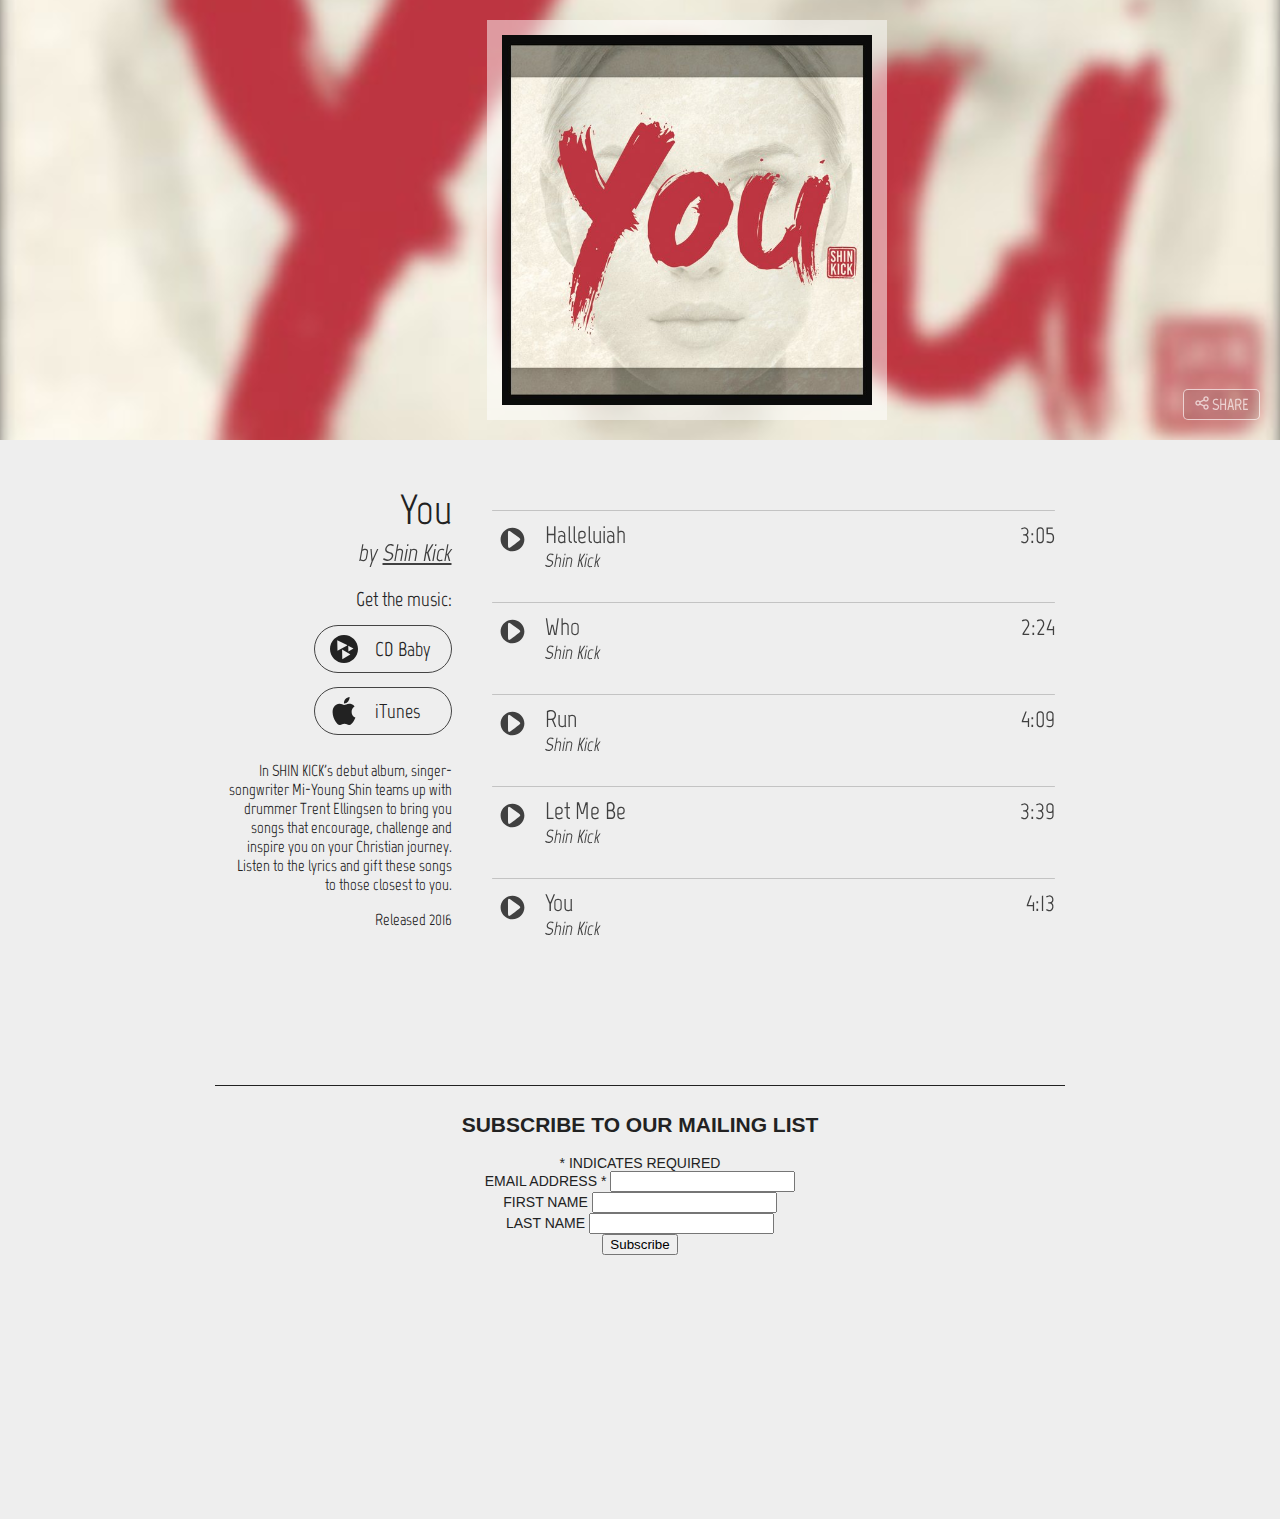
==== commit cbb6759b: "mail list" ====
--- a/index.html
+++ b/index.html
@@ -52,7 +52,7 @@
 					"whatsApp": { enabled: false }, "linkedin": { enabled: false }, "reddit": { enabled: false },
 					"email": {
 						title: "Have you heard You by Shin Kick?",
-						description: msg_email
+						description: msg_email + '\n\n' + share_url
 					},
 					"twitter": {
 						description: msg_twitter
@@ -104,7 +104,16 @@
 	
 	<link rel="stylesheet" href="http://fonts.googleapis.com/css?family=Marvel:400,400italic,700,700italic" type="text/css">
 	<link class="theme_css" rel="stylesheet" href="css/layout_banner.light.css?2">
-<script src="https://script.hotjar.com/modules-197d79caaa971610bcdd7c269360e443.js"></script><style type="text/css"> .album_description + [data-readmore-toggle], .album_description[data-readmore]{display: block; width: 100%;}.album_description[data-readmore]{transition: height 100ms;overflow: hidden;}</style></head>
+<script src="https://script.hotjar.com/modules-197d79caaa971610bcdd7c269360e443.js"></script>
+<style type="text/css"> .album_description + [data-readmore-toggle], .album_description[data-readmore]{display: block; width: 100%;}.album_description[data-readmore]{transition: height 100ms;overflow: hidden;}
+	#mc_embed_signup{background:#eee !important;}
+</style>
+
+<script type="text/javascript" src="//s3.amazonaws.com/downloads.mailchimp.com/js/signup-forms/popup/embed.js" data-dojo-config="usePlainJson: true, isDebug: false"></script><script type="text/javascript">require(["mojo/signup-forms/Loader"], function(L) { L.start({"baseUrl":"mc.us14.list-manage.com","uuid":"74566b57c7602440a655b2cd5","lid":"249559bf96"}) })</script>
+
+<script type='text/javascript' src='//s3.amazonaws.com/downloads.mailchimp.com/js/mc-validate.js'></script><script type='text/javascript'>(function($) {window.fnames = new Array(); window.ftypes = new Array();fnames[0]='EMAIL';ftypes[0]='email';fnames[1]='FNAME';ftypes[1]='text';fnames[2]='LNAME';ftypes[2]='text';}(jQuery));var $mcj = jQuery.noConflict(true);</script>
+<!--End mc_embed_signup-->
+</style></head>
 <body class="theme_colors  preview">
 	<noscript>&lt;iframe src="//www.googletagmanager.com/ns.html?id=GTM-W8M67R"
 height="0" width="0" style="display:none;visibility:hidden"&gt;&lt;/iframe&gt;</noscript>
@@ -147,7 +156,7 @@
 </div>
 					<div class="bb_link_label">CD Baby</div>
 				</div>
-									<div class="buy_button_link service_apple_url" data-url="https://itunes.apple.com/us/album/you-ep/id1190364007?uo=4" title="Get it at iTunes">
+									<div class="buy_button_link service_apple_url hidden-xs" data-url="https://geo.itunes.apple.com/us/album/you-ep/id1190364007?app=itunes" title="Get it at iTunes">
 						<div class="bb_link_icon"><svg xmlns:svg="http://www.w3.org/2000/svg" xmlns="http://www.w3.org/2000/svg" xmlns:xlink="http://www.w3.org/1999/xlink" viewBox="0 0 512 512" class="social_media_svg" pointer-events="bounding-box" id="svgroot">
 	<path d="M395.748,272.046c-0.646-64.841,52.88-95.938,55.271-97.483c-30.075-44.01-76.925-50.039-93.62-50.736   c-39.871-4.037-77.798,23.474-98.033,23.474c-20.184,0-51.409-22.877-84.476-22.276c-43.458,0.646-83.529,25.269-105.906,64.19   c-45.152,78.35-11.563,194.42,32.445,257.963c21.504,31.104,47.146,66.038,80.813,64.79c32.421-1.294,44.681-20.979,83.878-20.979   c39.196,0,50.215,20.979,84.524,20.335c34.888-0.648,56.991-31.699,78.347-62.898c24.694-36.084,34.862-71.019,35.462-72.812   C463.678,375.26,396.422,349.495,395.748,272.046z M331.28,81.761C349.149,60.082,361.21,30.005,357.92,0   c-25.739,1.048-56.938,17.145-75.405,38.775c-16.57,19.188-31.075,49.813-27.188,79.218   C284.061,120.235,313.392,103.391,331.28,81.761z"></path>
 </svg>
@@ -286,6 +295,42 @@
 
 
 	<footer>
+	<!-- Begin MailChimp Signup Form -->
+<link href="http://cdn-images.mailchimp.com/embedcode/classic-10_7.css" rel="stylesheet" type="text/css">
+<style type="text/css">
+	#mc_embed_signup{background:#fff; clear:left; font:14px Helvetica,Arial,sans-serif; }
+	/* Add your own MailChimp form style overrides in your site stylesheet or in this style block.
+	   We recommend moving this block and the preceding CSS link to the HEAD of your HTML file. */
+</style>
+<div id="mc_embed_signup">
+<form action="//shinkickband.us14.list-manage.com/subscribe/post?u=74566b57c7602440a655b2cd5&amp;id=249559bf96" method="post" id="mc-embedded-subscribe-form" name="mc-embedded-subscribe-form" class="validate" target="_blank" novalidate>
+    <div id="mc_embed_signup_scroll">
+	<h2>Subscribe to our mailing list</h2>
+<div class="indicates-required"><span class="asterisk">*</span> indicates required</div>
+<div class="mc-field-group">
+	<label for="mce-EMAIL">Email Address  <span class="asterisk">*</span>
+</label>
+	<input type="email" value="" name="EMAIL" class="required email" id="mce-EMAIL">
+</div>
+<div class="mc-field-group">
+	<label for="mce-FNAME">First Name </label>
+	<input type="text" value="" name="FNAME" class="" id="mce-FNAME">
+</div>
+<div class="mc-field-group">
+	<label for="mce-LNAME">Last Name </label>
+	<input type="text" value="" name="LNAME" class="" id="mce-LNAME">
+</div>
+	<div id="mce-responses" class="clear">
+		<div class="response" id="mce-error-response" style="display:none"></div>
+		<div class="response" id="mce-success-response" style="display:none"></div>
+	</div>    <!-- real people should not fill this in and expect good things - do not remove this or risk form bot signups-->
+    <div style="position: absolute; left: -5000px;" aria-hidden="true"><input type="text" name="b_74566b57c7602440a655b2cd5_249559bf96" tabindex="-1" value=""></div>
+    <div class="clear"><input type="submit" value="Subscribe" name="subscribe" id="mc-embedded-subscribe" class="button"></div>
+    </div>
+</form>
+</div>
+<script type='text/javascript' src='//s3.amazonaws.com/downloads.mailchimp.com/js/mc-validate.js'></script><script type='text/javascript'>(function($) {window.fnames = new Array(); window.ftypes = new Array();fnames[0]='EMAIL';ftypes[0]='email';fnames[1]='FNAME';ftypes[1]='text';fnames[2]='LNAME';ftypes[2]='text';}(jQuery));var $mcj = jQuery.noConflict(true);</script>
+<!--End mc_embed_signup-->
 	</footer>
 
 
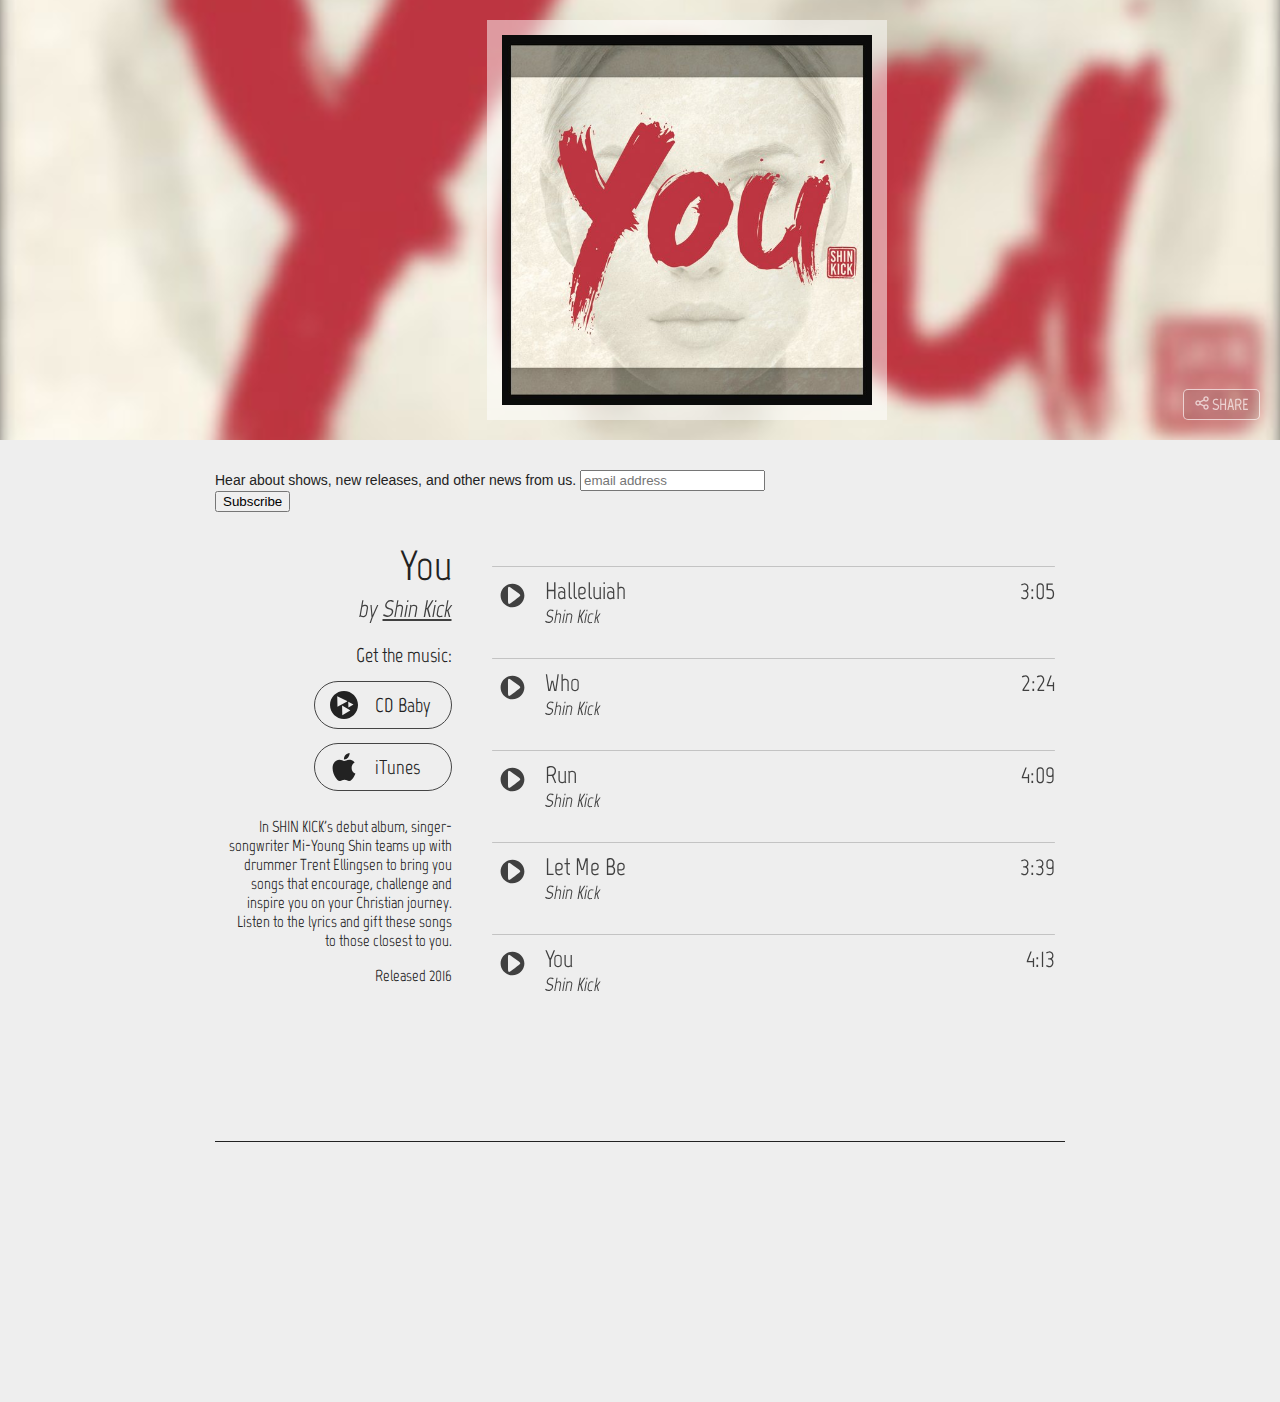
==== commit 3f98403c: "subscribe list" ====
--- a/index.html
+++ b/index.html
@@ -108,12 +108,7 @@
 <style type="text/css"> .album_description + [data-readmore-toggle], .album_description[data-readmore]{display: block; width: 100%;}.album_description[data-readmore]{transition: height 100ms;overflow: hidden;}
 	#mc_embed_signup{background:#eee !important;}
 </style>
-
-<script type="text/javascript" src="//s3.amazonaws.com/downloads.mailchimp.com/js/signup-forms/popup/embed.js" data-dojo-config="usePlainJson: true, isDebug: false"></script><script type="text/javascript">require(["mojo/signup-forms/Loader"], function(L) { L.start({"baseUrl":"mc.us14.list-manage.com","uuid":"74566b57c7602440a655b2cd5","lid":"249559bf96"}) })</script>
-
-<script type='text/javascript' src='//s3.amazonaws.com/downloads.mailchimp.com/js/mc-validate.js'></script><script type='text/javascript'>(function($) {window.fnames = new Array(); window.ftypes = new Array();fnames[0]='EMAIL';ftypes[0]='email';fnames[1]='FNAME';ftypes[1]='text';fnames[2]='LNAME';ftypes[2]='text';}(jQuery));var $mcj = jQuery.noConflict(true);</script>
-<!--End mc_embed_signup-->
-</style></head>
+</head>
 <body class="theme_colors  preview">
 	<noscript>&lt;iframe src="//www.googletagmanager.com/ns.html?id=GTM-W8M67R"
 height="0" width="0" style="display:none;visibility:hidden"&gt;&lt;/iframe&gt;</noscript>
@@ -139,6 +134,28 @@
 		<div class="spacer"></div>
 	</div>
 	<div id="page_wrapper">
+
+<!-- Begin MailChimp Signup Form -->
+<link href="http://cdn-images.mailchimp.com/embedcode/horizontal-slim-10_7.css" rel="stylesheet" type="text/css">
+<style type="text/css">
+	#mc_embed_signup{background:#fff; clear:left; font:14px Helvetica,Arial,sans-serif; width:100%;}
+	/* Add your own MailChimp form style overrides in your site stylesheet or in this style block.
+	   We recommend moving this block and the preceding CSS link to the HEAD of your HTML file. */
+</style>
+<div id="mc_embed_signup">
+<form action="//shinkickband.us14.list-manage.com/subscribe/post?u=74566b57c7602440a655b2cd5&amp;id=249559bf96" method="post" id="mc-embedded-subscribe-form" name="mc-embedded-subscribe-form" class="validate" target="_blank" novalidate>
+    <div id="mc_embed_signup_scroll">
+	<label for="mce-EMAIL">Hear about shows, new releases, and other news from us.</label>
+	<input type="email" value="" name="EMAIL" class="email" id="mce-EMAIL" placeholder="email address" required>
+    <!-- real people should not fill this in and expect good things - do not remove this or risk form bot signups-->
+    <div style="position: absolute; left: -5000px;" aria-hidden="true"><input type="text" name="b_74566b57c7602440a655b2cd5_249559bf96" tabindex="-1" value=""></div>
+    <div class="clear"><input type="submit" value="Subscribe" name="subscribe" id="mc-embedded-subscribe" class="button"></div>
+    </div>
+</form>
+</div>
+
+<!--End mc_embed_signup-->
+
 		<div class="column left">
 			<div class="album_name_large">
 				You
@@ -147,6 +164,7 @@
 				by
 				<a href="http://www.cdbaby.com/Artist/ShinKick" title="Artist Page on CDBaby" target="_blank">Shin Kick</a>
 			</div>
+
 			<div id="buy_buttons">
 				<div class="bb_label">Get the music:</div>
 				<div class="buy_button_link service_cdbaby" data-url="http://cdbaby.com/cd/shinkick" title="Get it at CD Baby">
@@ -295,42 +313,6 @@
 
 
 	<footer>
-	<!-- Begin MailChimp Signup Form -->
-<link href="http://cdn-images.mailchimp.com/embedcode/classic-10_7.css" rel="stylesheet" type="text/css">
-<style type="text/css">
-	#mc_embed_signup{background:#fff; clear:left; font:14px Helvetica,Arial,sans-serif; }
-	/* Add your own MailChimp form style overrides in your site stylesheet or in this style block.
-	   We recommend moving this block and the preceding CSS link to the HEAD of your HTML file. */
-</style>
-<div id="mc_embed_signup">
-<form action="//shinkickband.us14.list-manage.com/subscribe/post?u=74566b57c7602440a655b2cd5&amp;id=249559bf96" method="post" id="mc-embedded-subscribe-form" name="mc-embedded-subscribe-form" class="validate" target="_blank" novalidate>
-    <div id="mc_embed_signup_scroll">
-	<h2>Subscribe to our mailing list</h2>
-<div class="indicates-required"><span class="asterisk">*</span> indicates required</div>
-<div class="mc-field-group">
-	<label for="mce-EMAIL">Email Address  <span class="asterisk">*</span>
-</label>
-	<input type="email" value="" name="EMAIL" class="required email" id="mce-EMAIL">
-</div>
-<div class="mc-field-group">
-	<label for="mce-FNAME">First Name </label>
-	<input type="text" value="" name="FNAME" class="" id="mce-FNAME">
-</div>
-<div class="mc-field-group">
-	<label for="mce-LNAME">Last Name </label>
-	<input type="text" value="" name="LNAME" class="" id="mce-LNAME">
-</div>
-	<div id="mce-responses" class="clear">
-		<div class="response" id="mce-error-response" style="display:none"></div>
-		<div class="response" id="mce-success-response" style="display:none"></div>
-	</div>    <!-- real people should not fill this in and expect good things - do not remove this or risk form bot signups-->
-    <div style="position: absolute; left: -5000px;" aria-hidden="true"><input type="text" name="b_74566b57c7602440a655b2cd5_249559bf96" tabindex="-1" value=""></div>
-    <div class="clear"><input type="submit" value="Subscribe" name="subscribe" id="mc-embedded-subscribe" class="button"></div>
-    </div>
-</form>
-</div>
-<script type='text/javascript' src='//s3.amazonaws.com/downloads.mailchimp.com/js/mc-validate.js'></script><script type='text/javascript'>(function($) {window.fnames = new Array(); window.ftypes = new Array();fnames[0]='EMAIL';ftypes[0]='email';fnames[1]='FNAME';ftypes[1]='text';fnames[2]='LNAME';ftypes[2]='text';}(jQuery));var $mcj = jQuery.noConflict(true);</script>
-<!--End mc_embed_signup-->
 	</footer>
 
 
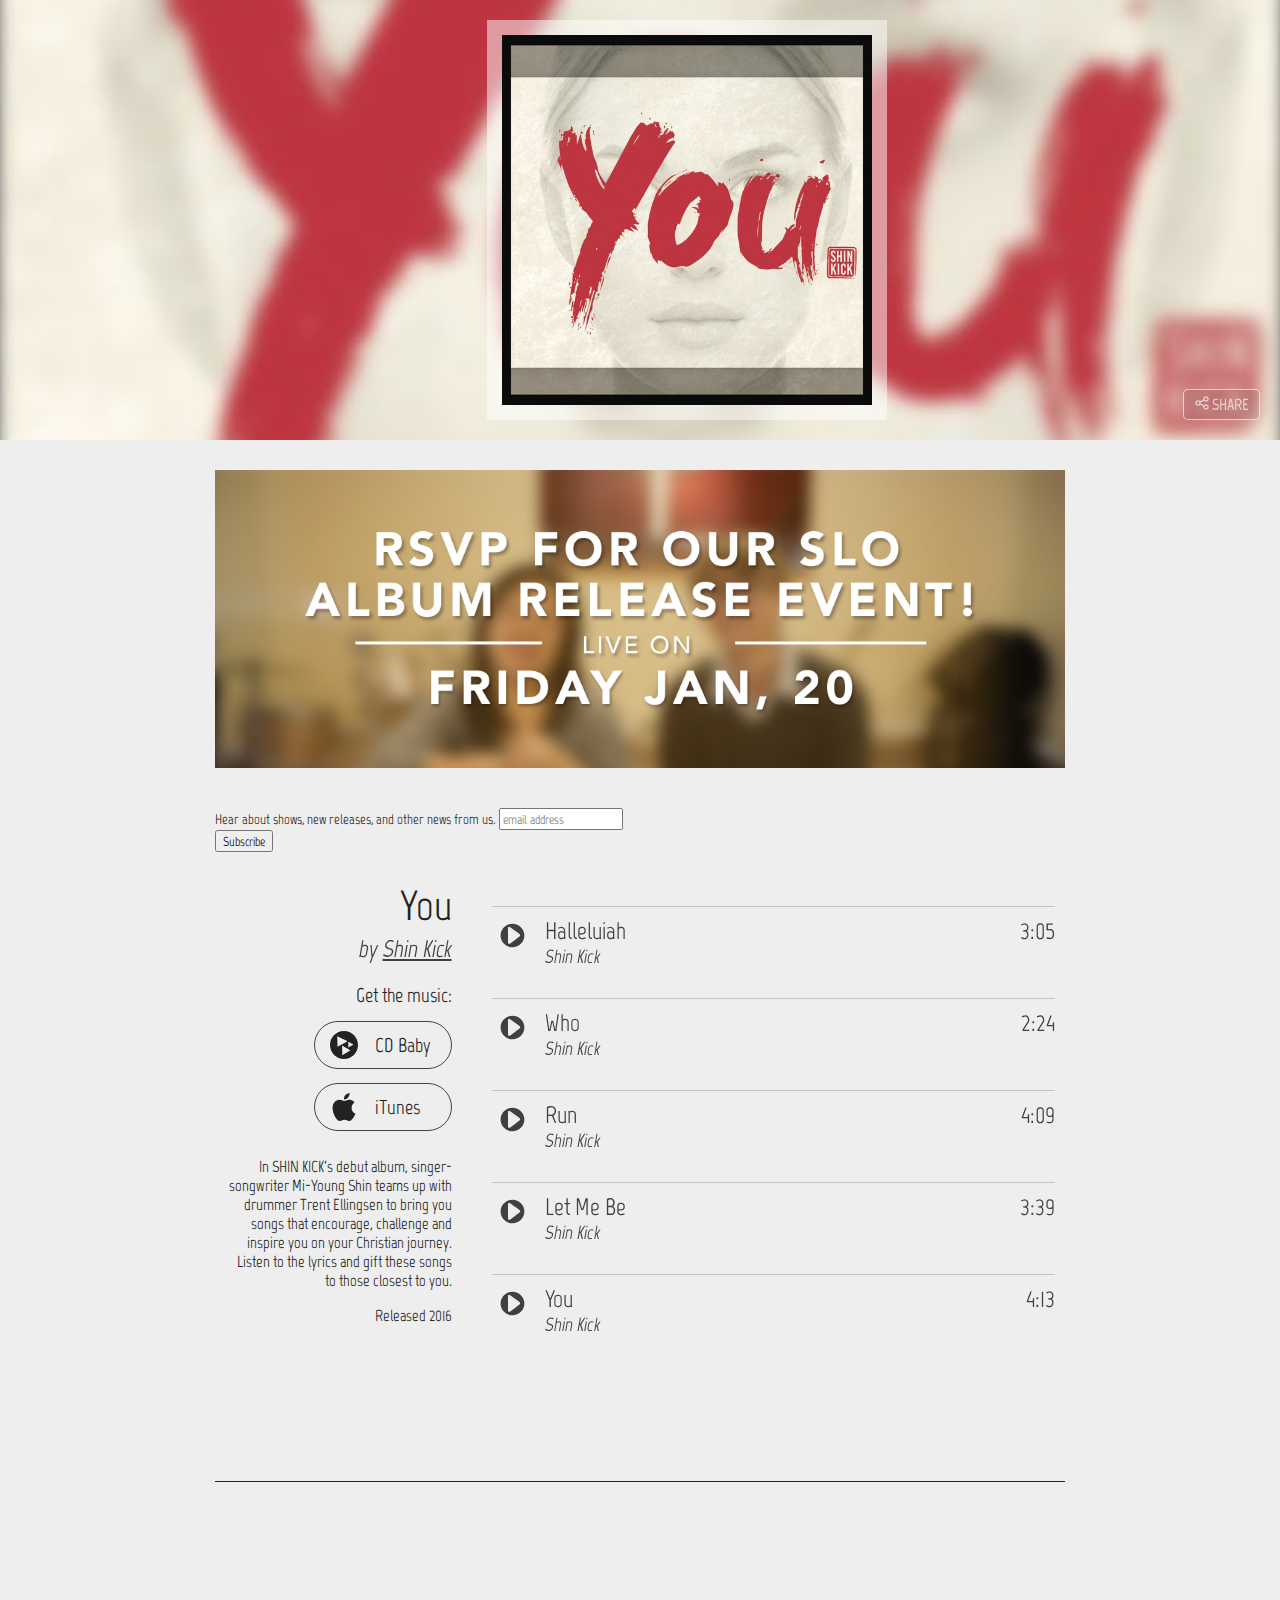
==== commit 6a62e5b0: "release event info" ====
--- a/index.html
+++ b/index.html
@@ -106,7 +106,7 @@
 	<link class="theme_css" rel="stylesheet" href="css/layout_banner.light.css?2">
 <script src="https://script.hotjar.com/modules-197d79caaa971610bcdd7c269360e443.js"></script>
 <style type="text/css"> .album_description + [data-readmore-toggle], .album_description[data-readmore]{display: block; width: 100%;}.album_description[data-readmore]{transition: height 100ms;overflow: hidden;}
-	#mc_embed_signup{background:#eee !important;}
+	#mc_embed_signup{background:#eee !important; font-family: Marvel, Helvetica, sans-serif !important;} input.email {font-family: Marvel, Helvetica, sans-serif !important;} #mc_embed_signup .button {font-family: Marvel, Helvetica, sans-serif !important;}
 </style>
 </head>
 <body class="theme_colors  preview">
@@ -135,6 +135,8 @@
 	</div>
 	<div id="page_wrapper">
 
+	<a href="https://www.facebook.com/events/242166749540926/" alt="Shin Kick Album Release Event"><img src="img/you-release.jpg" style="width:100%; margin-bottom:40px;"/></a>
+
 <!-- Begin MailChimp Signup Form -->
 <link href="http://cdn-images.mailchimp.com/embedcode/horizontal-slim-10_7.css" rel="stylesheet" type="text/css">
 <style type="text/css">
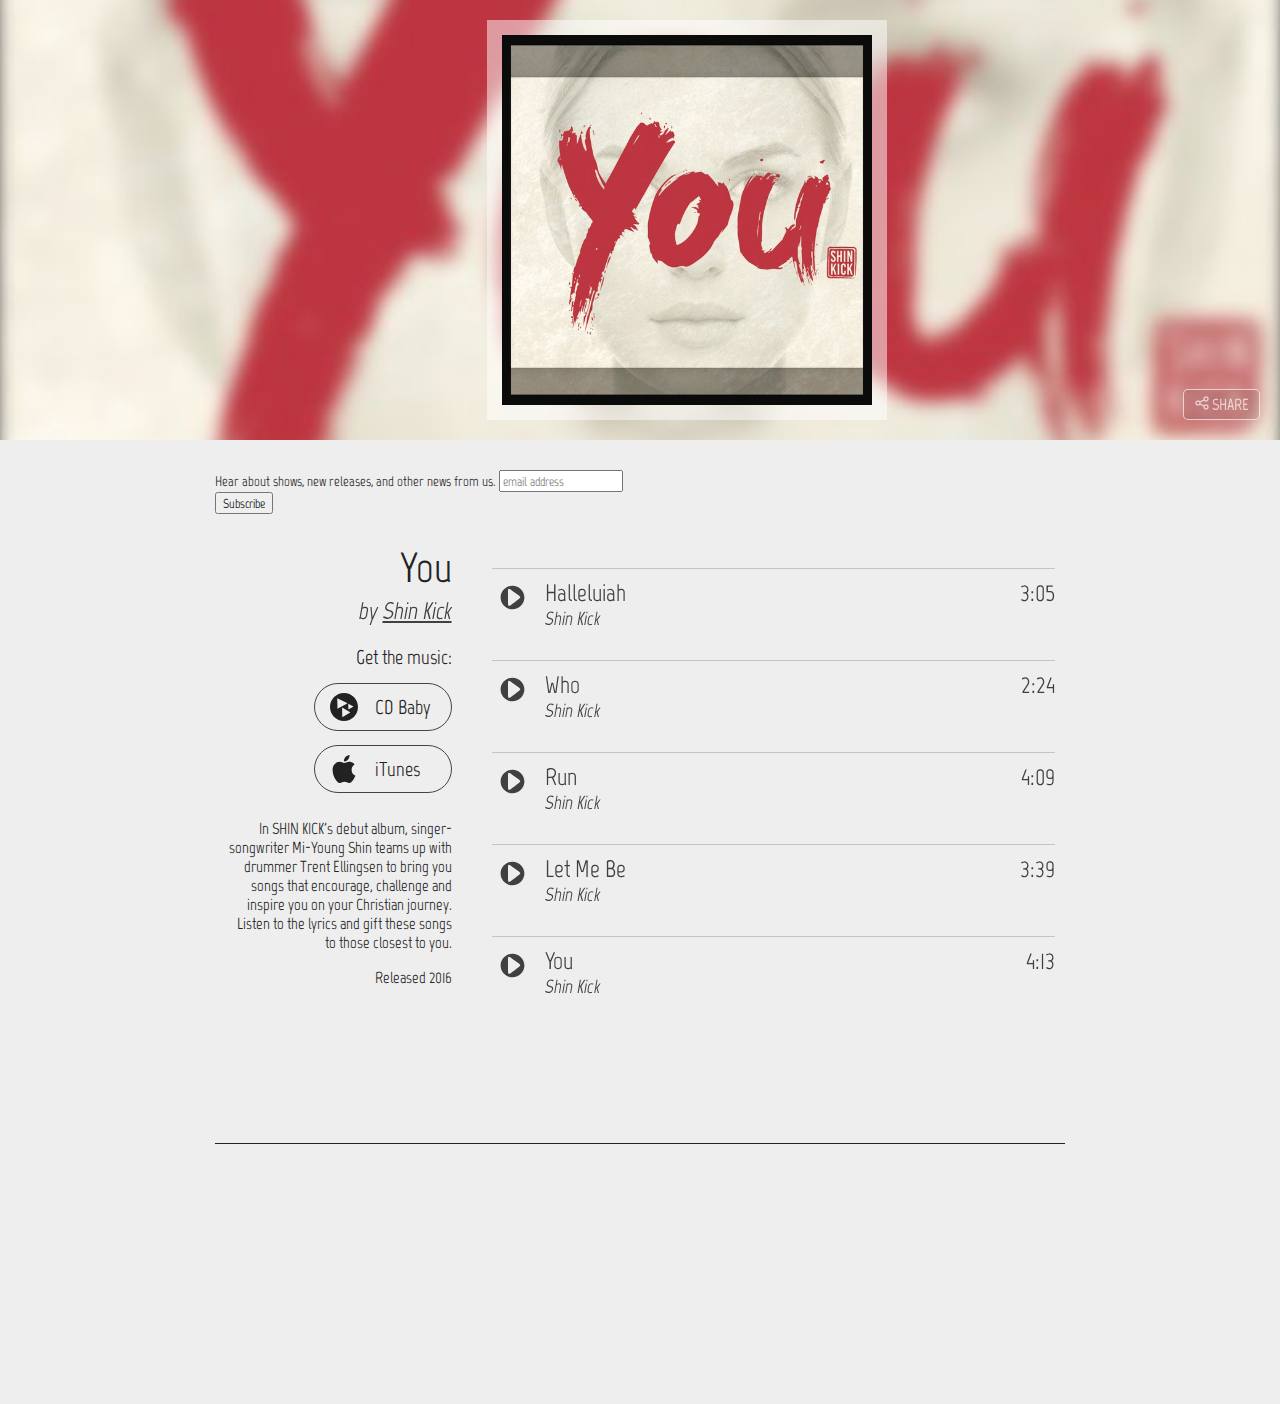
==== commit 982301af: "removed rsvp" ====
--- a/index.html
+++ b/index.html
@@ -135,8 +135,6 @@
 	</div>
 	<div id="page_wrapper">
 
-	<a href="https://www.facebook.com/events/242166749540926/" alt="Shin Kick Album Release Event"><img src="img/you-release.jpg" style="width:100%; margin-bottom:40px;"/></a>
-
 <!-- Begin MailChimp Signup Form -->
 <link href="http://cdn-images.mailchimp.com/embedcode/horizontal-slim-10_7.css" rel="stylesheet" type="text/css">
 <style type="text/css">
@@ -223,7 +221,7 @@
 					</li>
 					<li>
 			<div class="progress_bar"><div class="progress_bar_bg"></div><div class="progress_indicator"></div></div>
-			<a href="/preview/show/Wp2cGWBg7S39Efy5XJA9Uk68VSmuCDKKoQZOT5xR" data-src="preview/shinkick-02.mp3" class="track_number2 ">
+			<a href="/preview/show/Wp2cGWBg7S39Efy5XJA9Uk68VSmuCDKKoQZOT5xR" data-src="preview/shinkick-04.mp3" class="track_number2 ">
 				<div class="track_play_pause_button"><svg version="1.1" xmlns="http://www.w3.org/2000/svg" xmlns:xlink="http://www.w3.org/1999/xlink" viewBox="0 0 64 64" xml:space="preserve">
 <g fill-rule="evenodd">
 	<path class="play_button_icon" d="M 32 1.90625 C 15.180419 1.90625 1.53125 15.38125 1.53125 32 C 1.53125 48.61875 15.180419 62.09375 32 62.09375 C 48.819581 62.09375 62.46875 48.61875 62.46875 32 C 62.46875 15.38125 48.819581 1.90625 32 1.90625 z M 22.6875 9.8125 C 24.915124 9.6931845 29.245846 13.316963 37.59375 19.28125 C 56.674674 32.913905 56.663719 30.171681 37.6875 44.03125 C 18.711281 57.890819 20.604705 59.242224 20.5 31.75 C 20.441104 16.285624 19.823413 9.9659056 22.6875 9.8125 z "></path>
@@ -261,7 +259,7 @@
 					</li>
 					<li>
 			<div class="progress_bar"><div class="progress_bar_bg"></div><div class="progress_indicator"></div></div>
-			<a href="/preview/show/Wp2cGWBg7S39Efy5XJA9Uk68VSmuCDKKoQZOT5xR" data-src="preview/shinkick-04.mp3" class="track_number4 ">
+			<a href="/preview/show/Wp2cGWBg7S39Efy5XJA9Uk68VSmuCDKKoQZOT5xR" data-src="preview/shinkick-02.mp3" class="track_number4 ">
 				<div class="track_play_pause_button"><svg version="1.1" xmlns="http://www.w3.org/2000/svg" xmlns:xlink="http://www.w3.org/1999/xlink" viewBox="0 0 64 64" xml:space="preserve">
 <g fill-rule="evenodd">
 	<path class="play_button_icon" d="M 32 1.90625 C 15.180419 1.90625 1.53125 15.38125 1.53125 32 C 1.53125 48.61875 15.180419 62.09375 32 62.09375 C 48.819581 62.09375 62.46875 48.61875 62.46875 32 C 62.46875 15.38125 48.819581 1.90625 32 1.90625 z M 22.6875 9.8125 C 24.915124 9.6931845 29.245846 13.316963 37.59375 19.28125 C 56.674674 32.913905 56.663719 30.171681 37.6875 44.03125 C 18.711281 57.890819 20.604705 59.242224 20.5 31.75 C 20.441104 16.285624 19.823413 9.9659056 22.6875 9.8125 z "></path>
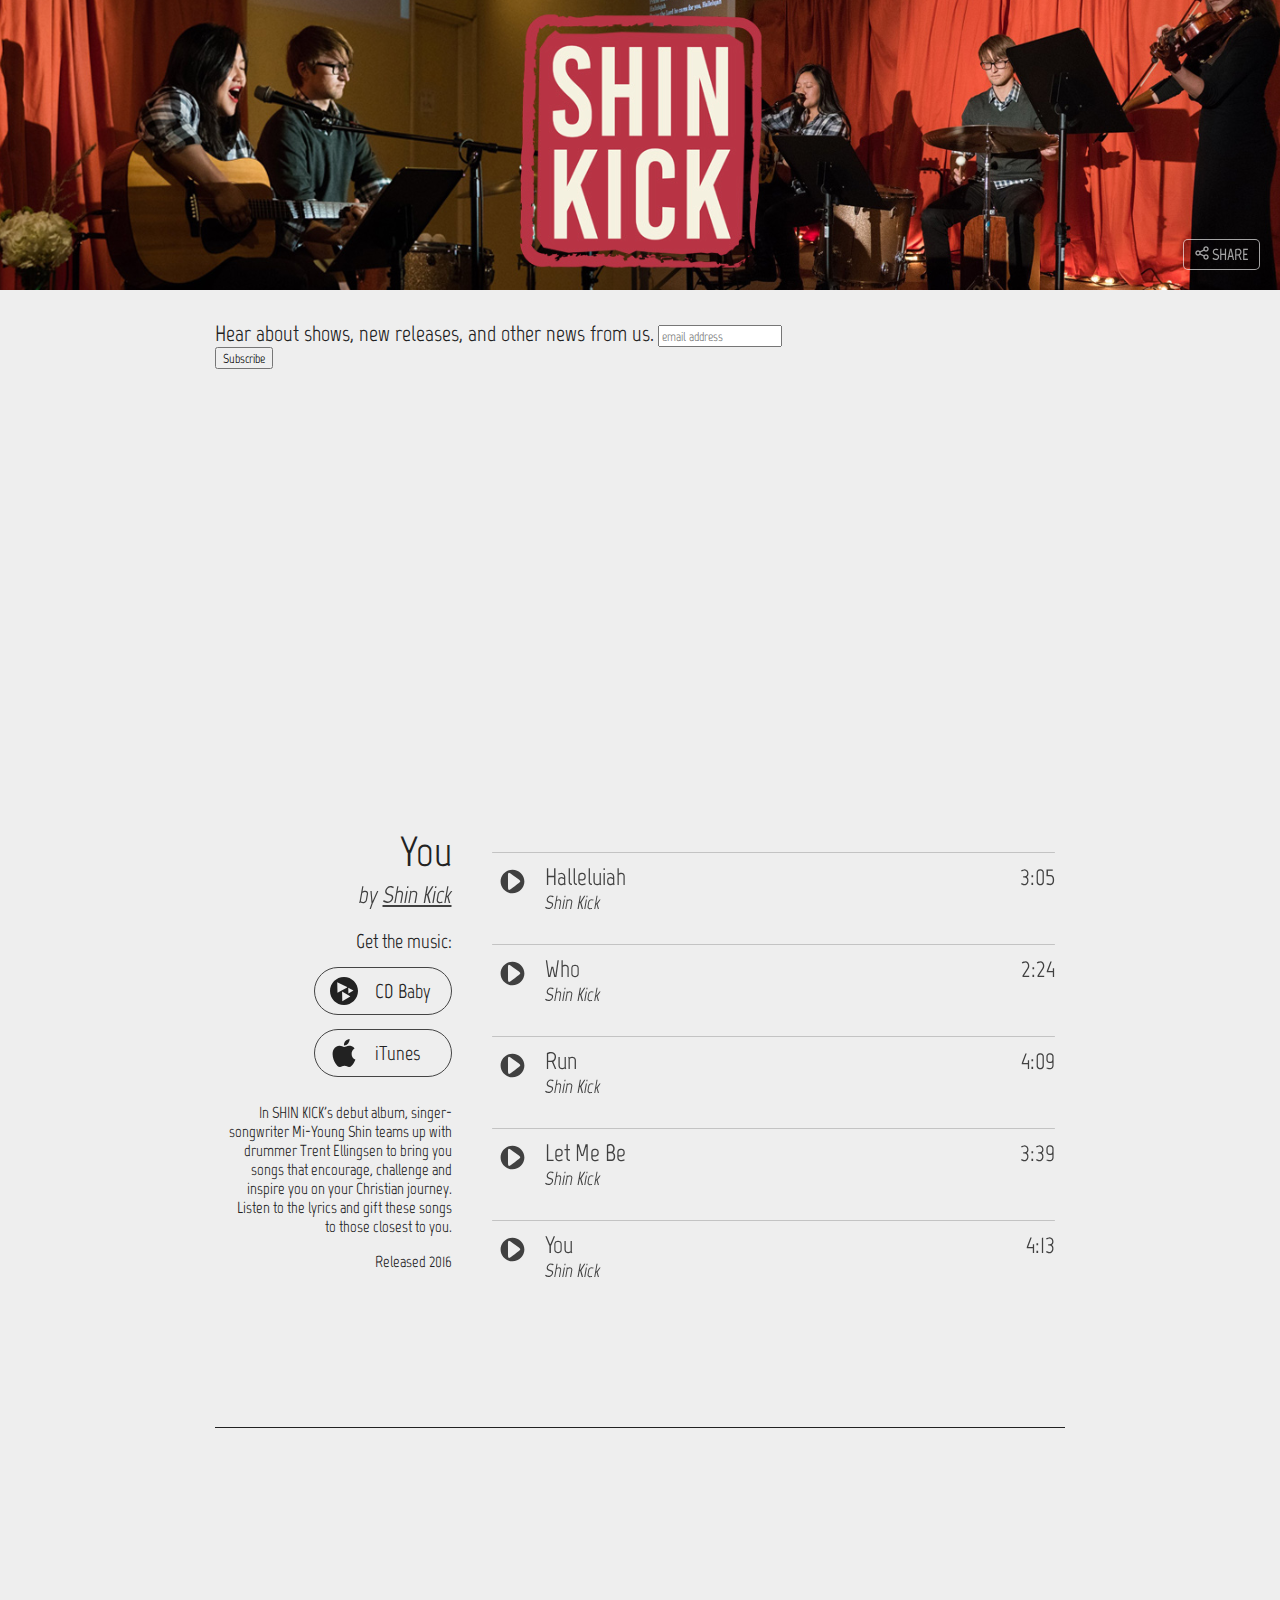
==== commit cd34e3c2: "new video and top area" ====
--- a/index.html
+++ b/index.html
@@ -107,6 +107,20 @@
 <script src="https://script.hotjar.com/modules-197d79caaa971610bcdd7c269360e443.js"></script>
 <style type="text/css"> .album_description + [data-readmore-toggle], .album_description[data-readmore]{display: block; width: 100%;}.album_description[data-readmore]{transition: height 100ms;overflow: hidden;}
 	#mc_embed_signup{background:#eee !important; font-family: Marvel, Helvetica, sans-serif !important;} input.email {font-family: Marvel, Helvetica, sans-serif !important;} #mc_embed_signup .button {font-family: Marvel, Helvetica, sans-serif !important;}
+    #banner_block .spacer {
+        height: 145px;
+    }
+    
+        .js-reframe iframe {
+            height: 100%;
+            left: 0;
+            position: absolute;
+            top: 0;
+            width: 100%;
+        } .js-reframe {
+            position: relative;
+            width: 100%;
+        }
 </style>
 </head>
 <body class="theme_colors  preview">
@@ -120,16 +134,7 @@
 	
 	<div id="banner_block">
 		<div class="spacer"></div>
-		<div class="banner_image bg_align_center" style="background-image:url('img/album_image_large_blur.jpg');"></div>
-		<div class="album_cover_wrapper">
-			<div class="album_cover">
-				<div class="play_overlay">
-					<img src="img/play_button_overlay.png" class="play_icon" alt="play">
-					<img src="img/pause_button_overlay.png" class="pause_icon" alt="pause">
-				</div>
-				<img class="album_cover_image" src="img/album_image_large.jpg" alt="">
-			</div>
-		</div>
+		<div class="banner_image bg_align_center" style="background-image:url('img/shin_kick_banner.jpg'); height:300px;"></div>
 		<share-button class="share_button sharer-0" style="display: inline-block;">share<div class="sb-social load sb-top sb-left networks-6"><ul><li class="facebook enabled" data-network="facebook"><a title="facebook" onclick="return false"></a></li><li class="twitter enabled" data-network="twitter"><a title="twitter" onclick="return false"></a></li><li class="tumblr enabled" data-network="tumblr"><a title="tumblr" onclick="return false"></a></li><li class="googlePlus enabled" data-network="googlePlus"><a title="googlePlus" onclick="return false"></a></li><li class="pinterest enabled" data-network="pinterest"><a title="pinterest" onclick="return false"></a></li><li class="whatsapp disabled" data-network="whatsapp"><a title="whatsapp" onclick="return false"></a></li><li class="reddit disabled" data-network="reddit"><a title="reddit" onclick="return false"></a></li><li class="linkedin disabled" data-network="linkedin"><a title="linkedin" onclick="return false"></a></li><li class="email enabled" data-network="email"><a title="email"></a></li><li class="whatsApp disabled" data-network="whatsApp"><a title="whatsApp" onclick="return false"></a></li></ul></div></share-button>
 		<div class="spacer"></div>
 	</div>
@@ -138,7 +143,12 @@
 <!-- Begin MailChimp Signup Form -->
 <link href="http://cdn-images.mailchimp.com/embedcode/horizontal-slim-10_7.css" rel="stylesheet" type="text/css">
 <style type="text/css">
-	#mc_embed_signup{background:#fff; clear:left; font:14px Helvetica,Arial,sans-serif; width:100%;}
+	#mc_embed_signup{
+        background:#fff; clear:left; font:18px Helvetica,Arial,sans-serif; width:100%;
+    }
+    #mc_embed_signup label {
+        font-size: 22px;
+    }
 	/* Add your own MailChimp form style overrides in your site stylesheet or in this style block.
 	   We recommend moving this block and the preceding CSS link to the HEAD of your HTML file. */
 </style>
@@ -152,9 +162,9 @@
     <div class="clear"><input type="submit" value="Subscribe" name="subscribe" id="mc-embedded-subscribe" class="button"></div>
     </div>
 </form>
-</div>
-
-<!--End mc_embed_signup-->
+</div><!--End mc_embed_signup-->
+
+<iframe id="show-vid" width="" height="" src="https://www.youtube.com/embed/rTeYwAfqva0?rel=0&amp;controls=0&amp;showinfo=0" frameborder="0" allowfullscreen></iframe>
 
 		<div class="column left">
 			<div class="album_name_large">
@@ -318,4 +328,11 @@
 
 
 
-<div id="ads"></div></body></html>
+<div id="ads"></div>
+
+<script src="js/reframe.js"></script>
+
+<script>
+    reframe('#show-vid');
+</script>
+</body></html>
